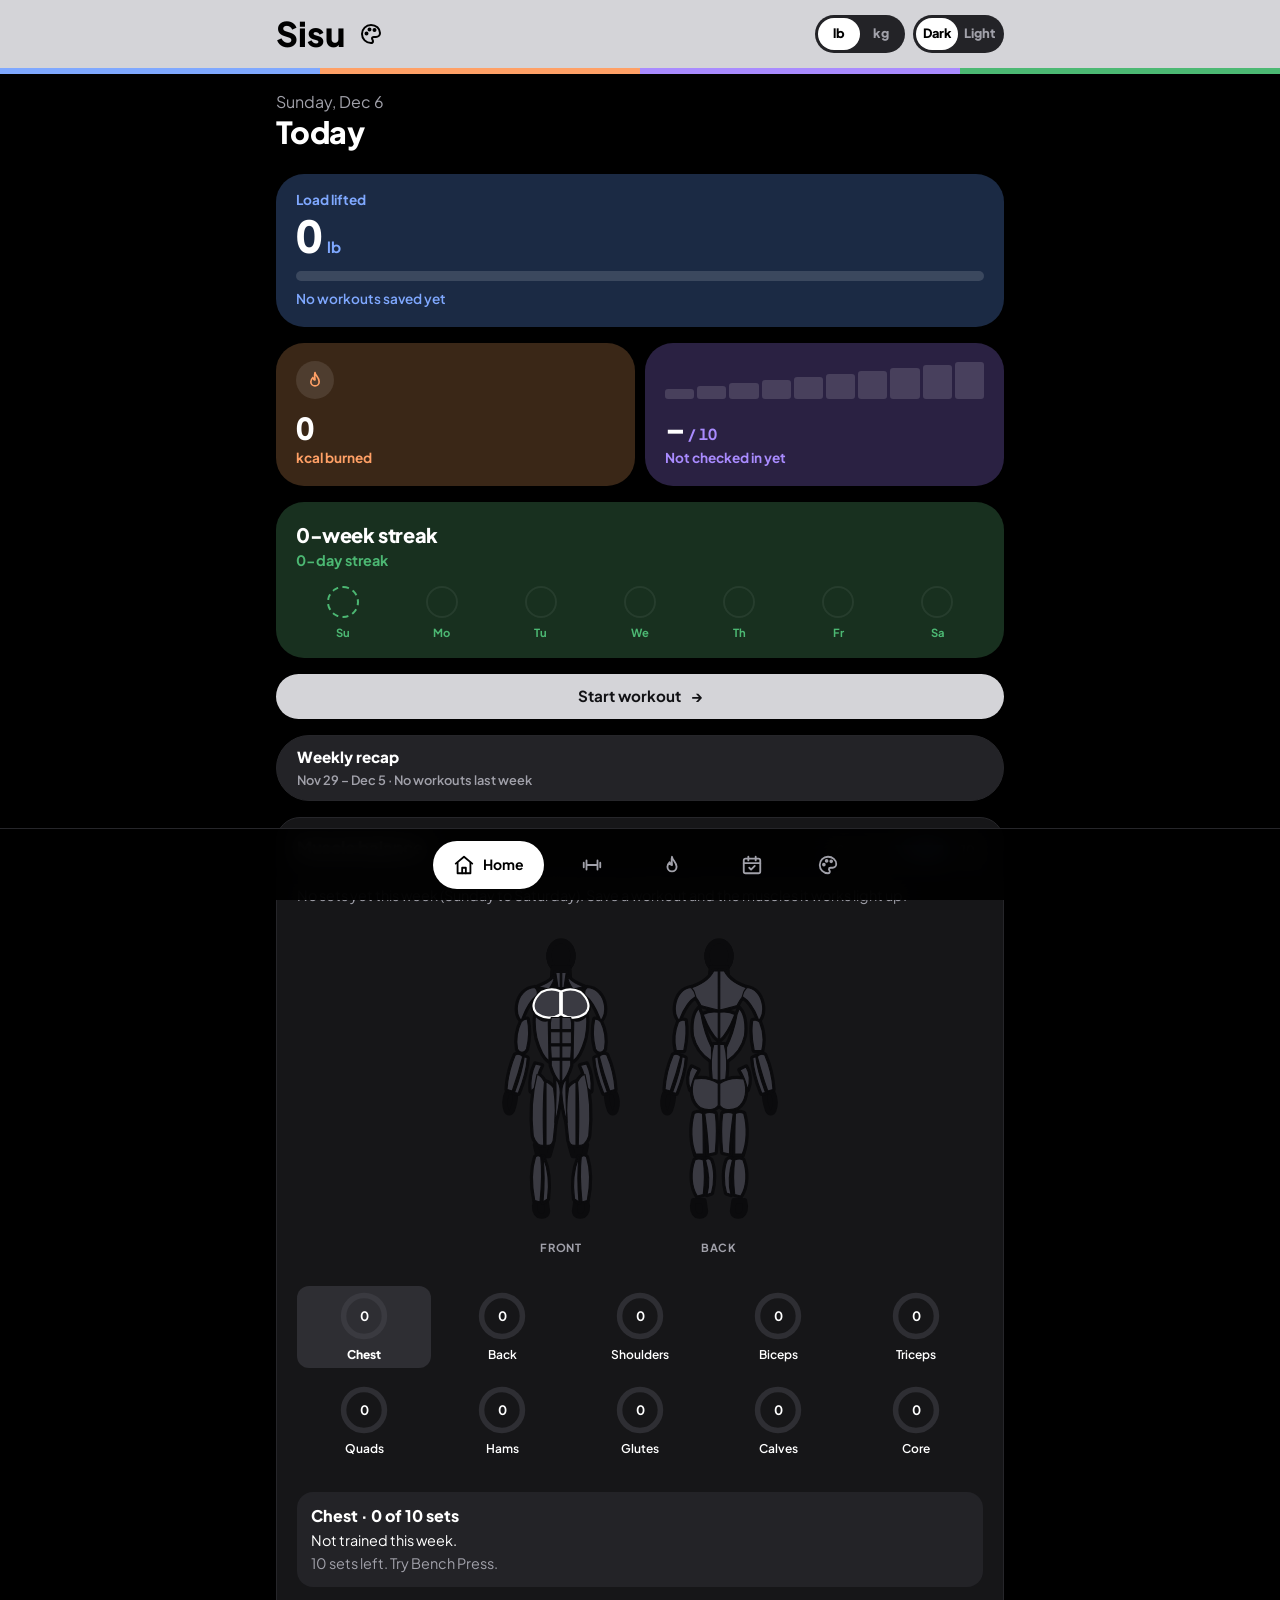
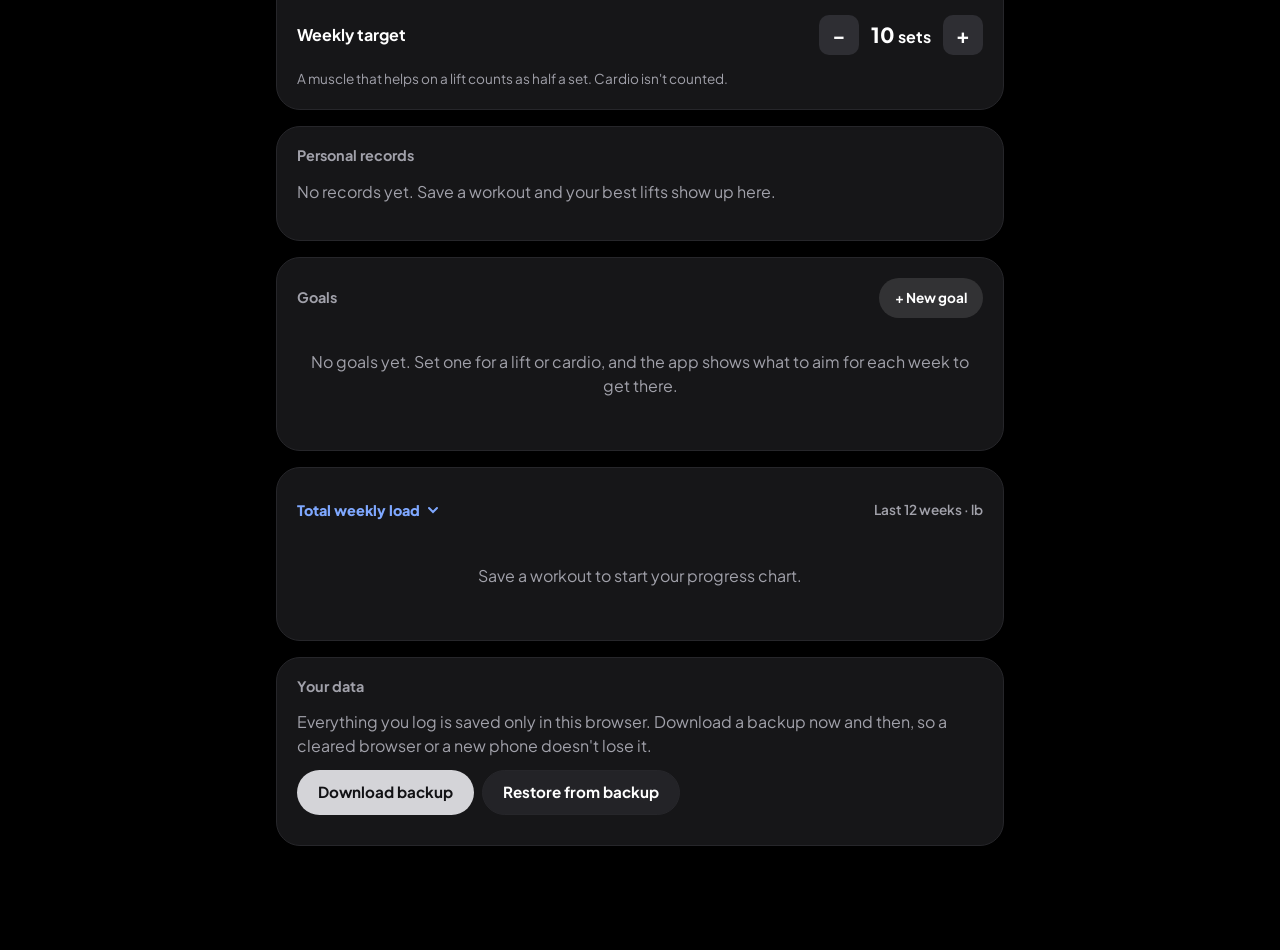
==== index.html @ 775ca15b "Publish app from project commit f62eae4" ====
<!doctype html>
<html lang="en">
  <head>
    <meta charset="utf-8" />
    <meta name="viewport" content="width=device-width, initial-scale=1" />
    <title>Sisu</title>
    <link rel="stylesheet" href="css/styles.css?v=f62eae4" />
    <script src="js/storage.js?v=f62eae4"></script>
    <script src="js/theme.js?v=f62eae4"></script>
    <script src="js/colorMenu.js?v=f62eae4"></script>
    <script src="js/headerColor.js?v=f62eae4"></script>
    <script src="js/tileColors.js?v=f62eae4"></script>
    <script src="js/tabBarColor.js?v=f62eae4"></script>
    <script src="js/pageWipe.js?v=f62eae4"></script>
  </head>
  <body>
    <nav class="tab-bar" aria-label="Main">
      <a href="index.html" aria-current="page">Home</a>
      <a href="workouts.html">Workouts</a>
      <a href="calories.html">Calories</a>
      <a href="streak.html">Streak</a>
    </nav>
    <header class="site-header">
      <a href="index.html" class="brand">Sisu</a>
    </header>

    <main>
      <section class="page-intro home-intro">
        <p id="today-date"></p>
        <h1>Today</h1>
      </section>

      <a class="tile tile-load resume-workout" id="resume-workout" href="workouts.html#draft-heading" hidden>
        <span class="resume-text">
          <span class="tile-title">Workout in progress</span>
          <span class="tile-label" id="resume-detail"></span>
        </span>
        <span class="resume-action">Resume <span aria-hidden="true">→</span></span>
      </a>

      <section class="tile tile-load" aria-labelledby="load-heading">
        <div class="tile-top">
          <div>
            <h2 class="tile-label" id="load-heading">Load lifted</h2>
            <p class="tile-number"><span id="load-today">0</span> <span class="tile-unit" id="load-unit">lb</span></p>
          </div>
          <div class="sparkline" id="load-sparkline"></div>
        </div>
        <div class="tile-bar"><div class="tile-bar-fill" id="load-bar"></div></div>
        <p class="tile-caption" id="load-caption"></p>
      </section>

      <div class="tile-pair">
        <a class="tile tile-calories" href="calories.html">
          <span class="tile-icon" aria-hidden="true">
            <svg viewBox="0 0 24 24" fill="none" stroke="currentColor" stroke-width="2" stroke-linecap="round" stroke-linejoin="round"><path d="M12 3c.5 4 5 6 5 11a5 5 0 0 1-10 0c0-2.5 1.5-4 2.5-5 .5 2 1.5 3 2.5 3 0-3-1-6 0-9Z" /></svg>
          </span>
          <span>
            <span class="tile-number tile-number-small" id="calories-today">0</span>
            <span class="tile-label" id="calories-label">kcal burned</span>
          </span>
        </a>
        <a class="tile tile-rpe" href="streak.html">
          <span class="rpe-bars" id="rpe-bars" aria-hidden="true"></span>
          <span>
            <span class="tile-number tile-number-small"><span id="rpe-today">–</span><span class="tile-unit"> / 10</span></span>
            <span class="tile-label" id="rpe-label">How hard it felt</span>
          </span>
        </a>
      </div>

      <a class="tile tile-streak" href="streak.html">
        <span class="tile-top">
          <span>
            <span class="tile-title" id="streak-heading"><span id="streak-count">0</span>-week streak</span>
            <span class="day-streak-note"><span id="day-streak-count">0</span>-day streak</span>
          </span>
          <span class="tile-label" id="streak-best"></span>
        </span>
        <span class="week-dots" id="week-dots" aria-hidden="true"></span>
        <span class="visually-hidden" id="week-summary"></span>
      </a>

      <a class="button start-workout" id="start-workout" href="workouts.html">Start workout <span aria-hidden="true">→</span></a>

      <button type="button" class="button-secondary recap-open" id="recap-open"></button>

      <section class="card balance-card" id="muscle-balance" aria-labelledby="balance-heading"></section>

      <section class="card records-card" id="records" aria-labelledby="records-heading"></section>

      <section class="card goals-card" id="goals" aria-labelledby="goals-heading"></section>

      <section class="card progress-card" aria-labelledby="progress-heading">
        <div class="card-header progress-header">
          <h2 id="progress-heading">
            <span class="visually-hidden">Progress: </span>
            <button type="button" class="title-menu-trigger" id="progress-metric" aria-haspopup="menu" aria-expanded="false" aria-controls="progress-metric-menu">
              <span id="progress-metric-name"></span>
              <svg class="title-menu-chevron" width="14" height="14" viewBox="0 0 14 14" aria-hidden="true"><path d="M3 5l4 4 4-4" fill="none" stroke="currentColor" stroke-width="2" stroke-linecap="round" /></svg>
            </button>
          </h2>
          <span class="muted progress-range" id="progress-range"></span>
        </div>
        <div class="title-menu" id="progress-metric-menu" role="menu" aria-label="Show on the chart" hidden></div>
        <p class="progress-summary" id="progress-summary"></p>
        <div id="progress-chart"></div>
        <table class="visually-hidden" id="progress-table"></table>
      </section>

      <section class="card" aria-labelledby="backup-heading">
        <h2 id="backup-heading">Your data</h2>
        <p class="muted backup-intro">Everything you log is saved only in this browser. Download a backup now and then, so a cleared browser or a new phone doesn't lose it.</p>
        <div class="button-row">
          <button type="button" class="button" id="backup-download">Download backup</button>
          <label class="button-secondary file-button">
            Restore from backup
            <input type="file" id="backup-file" accept=".json,application/json" class="visually-hidden" />
          </label>
        </div>
        <p class="note" id="backup-status" aria-live="polite"></p>
      </section>
    </main>

    <script src="js/logic.js?v=f62eae4"></script>
    <script src="js/ui.js?v=f62eae4"></script>
    <script src="js/undo.js?v=f62eae4"></script>
    <script src="js/units.js?v=f62eae4"></script>
    <script src="js/lineChart.js?v=f62eae4"></script>
    <script src="js/home.js?v=f62eae4"></script>
    <script src="js/exerciseDatabase.js?v=f62eae4"></script>
    <script src="js/exercises.js?v=f62eae4"></script>
    <script src="js/muscleMap.js?v=f62eae4"></script>
    <script src="js/muscleBalanceLogic.js?v=f62eae4"></script>
    <script src="js/muscleBalance.js?v=f62eae4"></script>
    <script src="js/exerciseGuide.js?v=f62eae4"></script>
    <script src="js/exerciseHistory.js?v=f62eae4"></script>
    <script src="js/records.js?v=f62eae4"></script>
    <script src="js/weeklyRecap.js?v=f62eae4"></script>
    <script src="js/goalLogic.js?v=f62eae4"></script>
    <script src="js/goals.js?v=f62eae4"></script>
    <script src="js/backup.js?v=f62eae4"></script>
  </body>
</html>
---- css/styles.css ----
/* "Soft" look: a black or light background (the Dark / Light switch), rounded
   cards, and one deep-colored tile per metric (blue load, orange calories,
   purple RPE, green streak), with white text and a brighter shade of the
   tile's color for accents. */

@import url("https://fonts.googleapis.com/css2?family=Plus+Jakarta+Sans:wght@500;600;700;800&display=swap");

/* Colors that are the same in light and dark mode. The four tile colors can be
   changed from the header's color button (js/tileColors.js), which sets the
   "-custom" variables; without them, these hand-picked shades are used. */
:root {
  --load-tile: var(--load-tile-custom, #1b2a44);
  --calories-tile: var(--calories-tile-custom, #3a2717);
  --rpe-tile: var(--rpe-tile-custom, #2a2142);
  --streak-tile: var(--streak-tile-custom, #18301f);
  --water-tile: #0f2e33;
  --done-soft: rgb(76 184 115 / 10%);
  --rpe-low: var(--rpe-tile);
  --rpe-mid: var(--rpe-mid-custom, #5b47a0);
  --rpe-high: var(--rpe-custom, #a98bff);
  --rpe-none: #5a5a63;
  /* Muscle map: main muscles, muscles that also work, other muscles, and the dark body. */
  --muscle-main: #ff4d3d;
  --muscle-also: #f5a0a0;
  --muscle-idle: #8e8e96;
  --muscle-body: #0b0b0d;
  --radius: 24px;
  --tab-bar-height: 72px;
}

/* Dark mode colors. The tab bar, colored tiles and colored buttons listed here
   use them in light mode too, so they look the same in both. */
:root,
:where([data-theme="light"])
  :where(
    .tab-bar,
    .tile,
    .stat[class*="tile-"],
    .warmup-button,
    .set-row.active,
    .set-step.active,
    .set-step.done,
    .rest-countdown,
    .finished-strip,
    .superset-round-done,
    .progress-hint,
    .goal-reached,
    .goal-behind,
    .goal-reasons,
    .goal-pick[aria-checked="true"],
    .goal-picked,
    .goal-preview,
    .rpe-option[aria-pressed="true"],
    .rpe-badge,
    .link-exercise.linked,
    .weight-log,
    .calendar-day.rpe-low,
    .calendar-day.rpe-mid,
    .calendar-day.rpe-high,
    .calendar-day.rpe-none,
    .quiz-open,
    .quiz-result,
    .quiz-answer[aria-pressed="true"]
  ) {
  --bg: #000000;
  --bar-bg: rgb(0 0 0 / 92%);
  --surface: #161618;
  --surface-muted: #232327;
  --surface-raised: #2e2e33;
  --text: #ffffff;
  --text-soft: #d4d4d8;
  --text-muted: #a1a1aa;
  --text-faint: #52525b;
  --border: #26262a;
  --control-border: #3a3a40;
  --load: var(--load-custom, #7fa8ff);
  --calories: var(--calories-custom, #ffa066);
  --rpe: var(--rpe-custom, #a98bff);
  --streak: var(--streak-custom, #4cb873);
  --water: #4fd1e0;
  --weight: #ff8fab;
  --carbs: #2ec4b6;
  --fat: #e879c6;
  --protein: #f7b32b;
  --chart-line: var(--load);
  /* Selected controls are white with black text. */
  --accent: #ffffff;
  --accent-text: #000000;
  --accent-soft: rgb(255 255 255 / 10%);
  /* Main actions (Start workout, Add, Start) are light gray with dark text. */
  --action: #d4d4d8;
  --action-text: #111114;
  --danger: #ff6b6b;
  color-scheme: dark;
}

/* Those elements sit on a light page, so they also need their white text back. */
:where([data-theme="light"])
  :where(
    .tab-bar,
    .stat[class*="tile-"],
    .warmup-button,
    .set-row.active,
    .rest-countdown,
    .finished-strip,
    .superset-round-done,
    .progress-hint,
    .goal-reasons,
    .goal-pick[aria-checked="true"],
    .goal-picked,
    .goal-preview,
    .rpe-option[aria-pressed="true"],
    .calendar-day.rpe-low,
    .calendar-day.rpe-mid,
    .calendar-day.rpe-none,
    .quiz-open,
    .quiz-result,
    .quiz-answer[aria-pressed="true"]
  ) {
  color: var(--text);
}

/* Light mode: light backgrounds and dark text. Colors used as text on the page
   are deeper shades here, so they stay readable on white. Selected controls
   are black with white text, since white ones would vanish. */
:root[data-theme="light"] {
  --bg: #f2f2f7;
  --bar-bg: rgb(242 242 247 / 92%);
  --surface: #ffffff;
  --surface-muted: #e9e9ee;
  --surface-raised: #dcdce2;
  --text: #111114;
  --text-soft: #3a3a40;
  --text-muted: #5f5f68;
  --text-faint: #a8a8b0;
  --border: #dedee3;
  --control-border: #c4c4cc;
  --load: var(--load-custom-light, #2f66d6);
  --calories: var(--calories-custom-light, #c2570f);
  --rpe: var(--rpe-custom-light, #6d45d9);
  --streak: var(--streak-custom-light, #1f8a4c);
  --water: #0b8391;
  --weight: #d03a66;
  --carbs: #0f8a7e;
  --fat: #bf3f99;
  --protein: #a86f00;
  --accent: #111114;
  --accent-text: #ffffff;
  --accent-soft: rgb(0 0 0 / 6%);
  --action: #d2d2d9;
  --danger: #d92d2d;
  color-scheme: light;
}

* {
  box-sizing: border-box;
}

/* Keep hidden elements hidden even when a class gives them a display value. */
[hidden] {
  display: none !important;
}

body {
  margin: 0;
  background: var(--bg);
  color: var(--text);
  font-family: "Plus Jakarta Sans", system-ui, -apple-system, "Segoe UI", Roboto, sans-serif;
  font-size: 16px;
  line-height: 1.5;
  padding-bottom: calc(var(--tab-bar-height) + 24px);
  -webkit-font-smoothing: antialiased;
}

a {
  color: var(--load);
}

h1,
h2,
h3 {
  line-height: 1.2;
  margin: 0 0 8px;
}

h1 {
  font-size: 2rem;
  font-weight: 800;
  letter-spacing: -0.02em;
}

/* Section headings read as small gray labels. */
.card h2 {
  font-size: 0.9rem;
  font-weight: 700;
  color: var(--text-muted);
  margin-bottom: 14px;
}

.visually-hidden {
  position: absolute;
  width: 1px;
  height: 1px;
  overflow: hidden;
  clip-path: inset(50%);
  white-space: nowrap;
}

/* A table ignores width: 1px and grows to fit its longest line, so a hidden
   table kept on one line made Home 564px wide on phones. Let its text wrap. */
table.visually-hidden {
  white-space: normal;
}

/* Header and navigation */

.site-header {
  position: sticky;
  top: 0;
  z-index: 10;
  /* Lines the header's contents up with the 760px-wide page on big screens. */
  padding: 12px max(16px, calc((100% - 760px) / 2 + 16px)) 18px;
  margin-bottom: 16px;
  background: var(--header-bg, #d4d4d8);
  color: var(--header-text, #000000);
}

/* The stripe along the bottom of the header, in the four tile colors. */
.site-header::after {
  content: "";
  position: absolute;
  inset: auto 0 0 0;
  height: 6px;
  background: linear-gradient(
    to right,
    var(--load) 25%,
    var(--calories) 25% 50%,
    var(--rpe) 50% 75%,
    var(--streak) 75%
  );
}

.brand {
  color: inherit;
  font-size: 2.125rem;
  font-weight: 800;
  line-height: 1.1;
  text-decoration: none;
}

.site-header .back-link {
  color: inherit;
}

/* The palette buttons (next to the name, and at the end of the tab bar) and
   the color menus they open (js/colorMenu.js). */

.header-color-toggle,
.tab-bar-color-toggle {
  display: flex;
  align-items: center;
  justify-content: center;
  width: 44px;
  height: 44px;
  padding: 10px;
  border: none;
  border-radius: 50%;
  background: none;
  color: inherit;
  cursor: pointer;
}

.color-menu {
  display: grid;
  gap: 12px;
  padding: 16px;
  border: 1px solid var(--control-border);
  border-radius: 20px;
  background: var(--surface);
  color: var(--text);
  box-shadow: 0 12px 32px rgb(0 0 0 / 35%);
}

.header-color-menu {
  position: absolute;
  top: calc(100% + 6px);
  left: max(16px, calc((100% - 760px) / 2 + 16px));
}

/* The tab bar's menu opens upward from its palette button at the right. */
.tab-bar-color-menu {
  position: fixed;
  right: max(16px, calc((100% - 760px) / 2 + 16px));
  bottom: calc(var(--tab-bar-height) + env(safe-area-inset-bottom) + 8px);
  z-index: 11;
}

.color-menu-targets {
  display: flex;
  flex-wrap: wrap;
  gap: 6px;
  max-width: 206px;
}

.color-menu-target {
  display: flex;
  align-items: center;
  gap: 6px;
  min-height: 36px;
  padding: 6px 12px 6px 8px;
  border: 1px solid var(--control-border);
  border-radius: 999px;
  background: var(--surface-muted);
  color: var(--text);
  font: inherit;
  font-size: 0.85rem;
  font-weight: 700;
  cursor: pointer;
}

.color-menu-target[aria-pressed="true"] {
  border-color: var(--accent);
  background: var(--accent);
  color: var(--accent-text);
}

.color-menu-dot {
  width: 14px;
  height: 14px;
  border: 1px solid var(--control-border);
  border-radius: 50%;
}

.color-menu-title {
  margin: 0;
  font-size: 0.9rem;
  font-weight: 700;
}

.color-menu-swatches {
  display: grid;
  grid-template-columns: repeat(4, 44px);
  /* Room under each row for the "Default" label. */
  gap: 26px 10px;
}

.color-menu-swatch-cell {
  position: relative;
}

.color-menu-default {
  position: absolute;
  top: calc(100% + 8px);
  left: 50%;
  transform: translateX(-50%);
  font-size: 0.7rem;
  font-weight: 700;
  line-height: 1;
  color: var(--text-muted);
  white-space: nowrap;
}

.color-menu-swatch {
  width: 44px;
  height: 44px;
  padding: 0;
  border: 1px solid var(--control-border);
  border-radius: 50%;
  cursor: pointer;
}

.color-menu-swatch[aria-pressed="true"] {
  outline: 3px solid var(--text);
  outline-offset: 2px;
}

.color-menu-custom {
  display: flex;
  align-items: center;
  justify-content: space-between;
  min-height: 44px;
  font-size: 0.9rem;
  font-weight: 700;
  cursor: pointer;
}

.color-menu-reset {
  width: 100%;
}

.color-menu-input {
  width: 72px;
  height: 40px;
  padding: 2px;
  border: 1px solid var(--control-border);
  border-radius: 10px;
  background: var(--surface-muted);
  cursor: pointer;
}

/* Bottom tab bar, like a phone app: the current page is a white pill with
   its icon and name; the other pages show just their icon (the name stays
   for screen readers). It stays at the bottom on wide screens too. */

.tab-bar {
  position: fixed;
  inset: auto 0 0 0;
  height: calc(var(--tab-bar-height) + env(safe-area-inset-bottom));
  padding: 0 18px env(safe-area-inset-bottom);
  display: flex;
  align-items: center;
  justify-content: space-between;
  /* A color picked from the header's color button replaces the see-through black. */
  background: var(--tab-bar-bg-custom, var(--bar-bg));
  backdrop-filter: blur(12px);
  border-top: 1px solid var(--border);
  z-index: 10;
}

/* The tab bar's palette button: a little smaller than the tabs, in the icon color. */
.tab-bar-color-toggle {
  flex-shrink: 0;
  width: 40px;
  height: 40px;
  padding: 9px;
  color: var(--tab-bar-icon-custom, var(--text-muted));
}

@media (min-width: 720px) {
  .tab-bar {
    justify-content: center;
    gap: 24px;
  }
}

.tab-bar a {
  display: flex;
  align-items: center;
  justify-content: center;
  gap: 8px;
  min-width: 56px;
  height: 48px;
  padding: 0 4px;
  border-radius: 24px;
  color: var(--tab-bar-icon-custom, var(--text-muted));
  font-size: 0;
  font-weight: 700;
  text-decoration: none;
}

/* Each tab's icon is an outline drawing used as a mask, so it takes the
   link's text color. */
.tab-bar a::before {
  content: "";
  flex-shrink: 0;
  width: 22px;
  height: 22px;
  background: currentColor;
  mask: var(--tab-icon) center / contain no-repeat;
}

.tab-bar a[href="index.html"] {
  --tab-icon: url("data:image/svg+xml,<svg xmlns='http://www.w3.org/2000/svg' viewBox='0 0 24 24' fill='none' stroke='black' stroke-width='2' stroke-linecap='round' stroke-linejoin='round'><path d='M3 10.5 12 3l9 7.5'/><path d='M5 9.5V21h14V9.5'/><path d='M10 21v-6h4v6'/></svg>");
}

.tab-bar a[href="workouts.html"] {
  --tab-icon: url("data:image/svg+xml,<svg xmlns='http://www.w3.org/2000/svg' viewBox='0 0 24 24' fill='none' stroke='black' stroke-width='2' stroke-linecap='round' stroke-linejoin='round'><path d='M6 7v10M3 9.5v5M18 7v10M21 9.5v5M6 12h12'/></svg>");
}

.tab-bar a[href="calories.html"] {
  --tab-icon: url("data:image/svg+xml,<svg xmlns='http://www.w3.org/2000/svg' viewBox='0 0 24 24' fill='none' stroke='black' stroke-width='2' stroke-linecap='round' stroke-linejoin='round'><path d='M12 3c.5 4 5 6 5 11a5 5 0 0 1-10 0c0-2.5 1.5-4 2.5-5 .5 2 1.5 3 2.5 3 0-3-1-6 0-9Z'/></svg>");
}

.tab-bar a[href="streak.html"] {
  --tab-icon: url("data:image/svg+xml,<svg xmlns='http://www.w3.org/2000/svg' viewBox='0 0 24 24' fill='none' stroke='black' stroke-width='2' stroke-linecap='round' stroke-linejoin='round'><rect x='3' y='5' width='18' height='16' rx='2'/><path d='M3 10h18M8 3v4M16 3v4'/><path d='m9 15 2 2 4-4'/></svg>");
}

.tab-bar a[aria-current="page"] {
  padding: 0 20px;
  color: var(--tab-bar-pill-text-custom, var(--accent-text));
  background: var(--tab-bar-pill-custom, var(--accent));
  font-size: 0.875rem;
}

@media (min-width: 720px) {
  body {
    padding-bottom: calc(var(--tab-bar-height) + 32px);
  }
}

/* lb / kg switch in the header */

.site-header {
  display: flex;
  flex-wrap: wrap;
  align-items: center;
  column-gap: 4px;
  row-gap: 6px;
}

.header-switches {
  display: flex;
  gap: 8px;
  margin-left: auto;
}

.header-switch {
  display: flex;
  padding: 3px;
  border-radius: 999px;
  background: var(--surface-muted);
}

.header-switch button {
  min-width: 42px;
  min-height: 32px;
  border: none;
  border-radius: 999px;
  background: none;
  color: var(--text-muted);
  font: inherit;
  font-size: 0.8rem;
  font-weight: 800;
  cursor: pointer;
}

.header-switch button[aria-checked="true"] {
  background: var(--accent);
  color: var(--accent-text);
}

/* Layout */

main {
  max-width: 760px;
  margin: 0 auto;
  padding: 0 16px;
  display: grid;
  gap: 16px;
}

.page-intro p {
  margin: 0;
  color: var(--text-muted);
}

.card {
  background: var(--surface);
  border: 1px solid var(--border);
  border-radius: var(--radius);
  padding: 20px;
}

.card-header {
  display: flex;
  align-items: baseline;
  justify-content: space-between;
  gap: 8px;
  flex-wrap: wrap;
  margin-bottom: 12px;
}

.card-header h2 {
  margin: 0;
}

.muted {
  color: var(--text-muted);
}

.note {
  font-size: 0.85rem;
  color: var(--text-muted);
  margin: 10px 0 0;
}

/* Stats */

.stat-grid {
  display: grid;
  grid-template-columns: repeat(2, 1fr);
  gap: 12px;
}

.stat {
  background: var(--surface-muted);
  border-radius: 20px;
  padding: 16px;
}

/* Colored tiles: each metric gets a deep shade of its color, with the label
   in a brighter shade of the same color. */

.tile-load {
  --tile: var(--load-tile);
  --tile-accent: var(--load);
}

.tile-calories {
  --tile: var(--calories-tile);
  --tile-accent: var(--calories);
}

.tile-rpe {
  --tile: var(--rpe-tile);
  --tile-accent: var(--rpe);
}

.tile-streak {
  --tile: var(--streak-tile);
  --tile-accent: var(--streak);
}

.tile-water {
  --tile: var(--water-tile);
  --tile-accent: var(--water);
}

.stat[class*="tile-"] {
  background: var(--tile);
}

.stat[class*="tile-"] .stat-label {
  color: var(--tile-accent);
}

/* Home page tiles: rounded blocks in a deep shade of the metric's color. */

.tile {
  display: flex;
  flex-direction: column;
  gap: 14px;
  padding: 18px 20px;
  border-radius: 28px;
  background: var(--tile);
  color: var(--text);
  text-decoration: none;
}

a.tile:focus-visible {
  outline: 2px solid var(--tile-accent);
  outline-offset: 2px;
}

.tile-top {
  display: flex;
  align-items: flex-start;
  justify-content: space-between;
  gap: 12px;
}

.tile-label {
  display: block;
  margin: 0;
  font-size: 0.85rem;
  font-weight: 700;
  color: var(--tile-accent);
}

.tile-number {
  display: block;
  margin: 4px 0 0;
  font-size: 2.75rem;
  font-weight: 800;
  line-height: 1;
  letter-spacing: -0.04em;
  font-variant-numeric: tabular-nums;
}

.tile-number-small {
  margin: 0 0 4px;
  font-size: 1.9rem;
  letter-spacing: -0.03em;
}

.tile-unit {
  font-size: 0.95rem;
  font-weight: 700;
  letter-spacing: 0;
  color: var(--tile-accent);
}

.tile-title {
  font-size: 1.25rem;
  font-weight: 800;
  letter-spacing: -0.02em;
}

.tile-caption {
  margin: -6px 0 0;
  font-size: 0.85rem;
  font-weight: 600;
  color: var(--tile-accent);
}

.tile-bar {
  height: 10px;
  border-radius: 5px;
  background: rgb(255 255 255 / 14%);
  overflow: hidden;
}

.tile-bar-fill {
  width: 0;
  height: 100%;
  border-radius: 5px;
  background: var(--tile-accent);
  transition: width 0.4s ease;
}

.sparkline svg {
  display: block;
  width: 96px;
  height: 48px;
}

.sparkline polyline {
  fill: none;
  stroke: var(--tile-accent);
  stroke-width: 2.5;
  stroke-linecap: round;
  stroke-linejoin: round;
}

.sparkline circle {
  fill: var(--tile-accent);
}

.tile-pair {
  display: grid;
  grid-template-columns: repeat(2, minmax(0, 1fr));
  gap: 10px;
}

.tile-icon {
  display: flex;
  align-items: center;
  justify-content: center;
  width: 38px;
  height: 38px;
  border-radius: 50%;
  background: rgb(255 255 255 / 10%);
  color: var(--tile-accent);
}

.tile-icon svg {
  width: 20px;
  height: 20px;
}

.rpe-bars {
  display: flex;
  align-items: flex-end;
  gap: 3px;
  height: 38px;
}

.rpe-bars span {
  flex: 1;
  border-radius: 3px;
  background: rgb(255 255 255 / 14%);
}

.rpe-bars span.filled {
  background: var(--tile-accent);
}

.week-dots {
  display: grid;
  grid-template-columns: repeat(7, minmax(0, 1fr));
  gap: 6px;
}

.week-dot-day {
  display: flex;
  flex-direction: column;
  align-items: center;
  gap: 6px;
  font-size: 0.7rem;
  font-weight: 700;
  color: var(--tile-accent);
}

.week-dot {
  width: 32px;
  height: 32px;
  border-radius: 50%;
  border: 2px solid rgb(255 255 255 / 14%);
}

.week-dot.today {
  border-style: dashed;
  border-color: var(--tile-accent);
}

/* A checked-in day: a green circle with a dark check mark. */
.week-dot.checked {
  border: none;
  background: var(--tile-accent) url("data:image/svg+xml,<svg xmlns='http://www.w3.org/2000/svg' viewBox='0 0 24 24' fill='none' stroke='%230b1a10' stroke-width='3.5' stroke-linecap='round' stroke-linejoin='round'><path d='m5 12 5 5 9-10'/></svg>") center / 14px no-repeat;
}

.week-dot.future {
  opacity: 0.45;
}

/* Weekly streak: the day streak in small text, this week's dots, and the goal. */
.day-streak-note {
  display: block;
  margin: 0;
  font-size: 0.9rem;
  font-weight: 700;
  color: var(--tile-accent);
}

.this-week-top {
  display: flex;
  align-items: baseline;
  justify-content: space-between;
  gap: 12px;
}

.this-week-progress {
  font-weight: 800;
}

.week-hint {
  margin: 0;
  font-size: 0.85rem;
  font-weight: 600;
  color: var(--tile-accent);
}

.week-goal {
  display: flex;
  align-items: center;
  justify-content: space-between;
  gap: 12px;
  padding-top: 12px;
  border-top: 1px solid rgb(255 255 255 / 10%);
}

.week-goal-label {
  font-weight: 800;
}

.goal-stepper {
  display: flex;
  align-items: center;
  gap: 12px;
}

.goal-stepper .icon-square {
  font: inherit;
  font-size: 1.3rem;
  font-weight: 700;
}

.goal-stepper-value {
  font-weight: 700;
}

.goal-stepper-value strong {
  font-size: 1.3rem;
  font-weight: 800;
}

.home-intro h1 {
  font-size: 1.9rem;
}

.start-workout {
  display: flex;
  align-items: center;
  justify-content: center;
  gap: 10px;
  min-height: 58px;
  font-size: 1.05rem;
  text-decoration: none;
}

/* Resume on Home jumps here; leave room for the sticky header above it. */
#draft-heading {
  scroll-margin-top: 100px;
}

/* Home's banner for a workout left unsaved: title and progress, then Resume. */
.resume-workout {
  flex-direction: row;
  align-items: center;
  justify-content: space-between;
}

.resume-workout[hidden],
.start-workout[hidden] {
  display: none;
}

.resume-text {
  display: flex;
  flex-direction: column;
  gap: 2px;
  min-width: 0;
}

.resume-action {
  flex: none;
  padding: 12px 18px;
  border-radius: 999px;
  background: var(--tile-accent);
  color: var(--tile);
  font-weight: 800;
}

.stat-value {
  display: block;
  font-size: 1.75rem;
  font-weight: 800;
  line-height: 1.1;
  font-variant-numeric: tabular-nums;
  letter-spacing: -0.02em;
}

.stat-label {
  display: block;
  margin-top: 4px;
  font-size: 0.8rem;
  font-weight: 700;
  color: var(--text-muted);
}

/* Lists */

.list {
  list-style: none;
  margin: 0;
  padding: 0;
}

.row {
  display: flex;
  align-items: center;
  justify-content: space-between;
  gap: 12px;
  padding: 12px 0;
  border-bottom: 1px solid var(--border);
}

.row:last-child {
  border-bottom: none;
}

.row-title {
  display: block;
  font-weight: 700;
}

.row-meta {
  display: block;
  font-size: 0.85rem;
  color: var(--text-muted);
}

.empty {
  padding: 16px 0;
  color: var(--text-muted);
  text-align: center;
}

.scroll-list {
  max-height: 420px;
  overflow-y: auto;
}

/* Forms and buttons */

.form {
  display: grid;
  gap: 12px;
}

.field {
  display: grid;
  gap: 6px;
  font-size: 0.7rem;
  font-weight: 700;
  color: var(--text-muted);
}

.field-row {
  display: grid;
  grid-template-columns: repeat(auto-fit, minmax(140px, 1fr));
  gap: 12px;
  align-items: start;
}

input,
select,
textarea {
  width: 100%;
  font: inherit;
  font-size: 1rem;
  font-weight: 500;
  letter-spacing: normal;
  text-transform: none;
  color: var(--text);
  background: var(--surface-muted);
  border: 1px solid var(--border);
  border-radius: 10px;
  padding: 10px 12px;
  min-height: 44px;
}

input::placeholder,
textarea::placeholder {
  color: #71717a;
}

input:focus,
select:focus,
textarea:focus {
  outline: 2px solid var(--accent);
  outline-offset: 1px;
}

input[aria-invalid="true"] {
  border-color: var(--danger);
}

.field-error {
  display: block;
  color: var(--danger);
  font-size: 0.85rem;
  font-weight: 500;
  letter-spacing: normal;
  text-transform: none;
}

.button,
.button-secondary {
  font: inherit;
  font-size: 0.95rem;
  font-weight: 700;
  border-radius: 999px;
  padding: 10px 20px;
  min-height: 44px;
  cursor: pointer;
  border: 1px solid transparent;
}

.button {
  background: var(--action);
  color: var(--action-text);
}

.button-secondary {
  background: var(--surface-muted);
  color: var(--text);
  border-color: var(--border);
}

.button:disabled,
.button-secondary:disabled {
  opacity: 0.4;
  cursor: not-allowed;
}

.small {
  padding: 6px 16px;
  min-height: 36px;
  font-size: 0.75rem;
}

.link-button {
  background: none;
  border: none;
  color: var(--danger);
  font: inherit;
  font-size: 0.85rem;
  cursor: pointer;
  padding: 8px;
}

.button-row {
  display: flex;
  gap: 8px;
  flex-wrap: wrap;
  margin-top: 4px;
}

.chips {
  display: flex;
  gap: 8px;
  flex-wrap: wrap;
  margin-bottom: 12px;
}

.chip {
  font: inherit;
  font-size: 0.8rem;
  font-weight: 600;
  padding: 6px 14px;
  border-radius: 999px;
  border: 1px solid var(--border);
  background: var(--surface-muted);
  color: var(--text);
  cursor: pointer;
}

.chip[aria-pressed="true"] {
  background: var(--accent);
  border-color: var(--accent);
  color: var(--accent-text);
}

/* Build Workout page */

.workout-layout {
  display: grid;
  gap: 16px;
}

@media (min-width: 720px) {
  .workout-layout {
    grid-template-columns: 1.15fr 1fr;
    align-items: start;
  }
}

/* Workout status tile: duration, totals, and one segment per set. */
.workout-status {
  margin-bottom: 16px;
}

.workout-status .tile-top {
  align-items: flex-end;
}

.workout-status .tile-number {
  flex-shrink: 0;
  margin: 0;
  white-space: nowrap;
}

.workout-totals {
  margin: 0;
  text-align: right;
}

.set-segments {
  display: grid;
  gap: 4px;
}

.set-segments:empty {
  display: none;
}

.set-segments span {
  height: 8px;
  border-radius: 4px;
  background: rgb(255 255 255 / 14%);
}

.set-segments span.filled {
  background: var(--tile-accent);
}

.exercise-cards {
  display: grid;
  gap: 12px;
  margin: 16px 0;
}

.exercise-cards .empty {
  border: 1px dashed var(--border);
  border-radius: 12px;
  padding: 20px 12px;
}

.exercise-card {
  background: var(--surface-muted);
  border-radius: 20px;
  padding: 14px;
}

/* At phone width each set row needs every pixel for its seven columns, so the
   workout card and exercise cards around it give up some padding. */
@media (max-width: 420px) {
  .workout-layout > .card {
    padding-left: 12px;
    padding-right: 12px;
  }

  .exercise-card {
    padding: 12px 8px;
  }

  .set-row {
    gap: 3px;
    padding: 4px 2px;
  }
}

/* Warm-up is a sand-colored chip, matching the calories tile. */
.warmup-button {
  background: var(--calories-tile);
  border-color: transparent;
  color: #ffc9a0;
}

/* An exercise's note: a button with a yellow dot that opens the note below it. */
.note-button {
  display: block;
  min-height: 36px;
  margin-top: 8px;
  padding: 0 12px;
  border: 0;
  border-radius: 999px;
  background: var(--surface-raised);
  color: var(--text);
  font: inherit;
  font-size: 0.85rem;
  font-weight: 600;
  cursor: pointer;
}

.note-button::before {
  content: "";
  display: inline-block;
  width: 8px;
  height: 8px;
  margin-right: 6px;
  border-radius: 50%;
  background: var(--protein);
}

.exercise-note {
  display: flex;
  align-items: flex-start;
  justify-content: space-between;
  gap: 10px;
  margin-bottom: 10px;
  padding: 10px 12px;
  border-radius: 14px;
  background: var(--surface-raised);
}

.exercise-note p {
  margin: 0;
  overflow-wrap: anywhere;
  white-space: pre-wrap;
}

/* Name and link button, then progress, then actions, then any note button. */
.exercise-card-header {
  display: grid;
  grid-template-columns: minmax(0, 1fr) auto;
  align-items: center;
  column-gap: 8px;
  row-gap: 4px;
  margin-bottom: 8px;
}

.exercise-card-header .exercise-name-line,
.exercise-card-header .note-button,
.exercise-card-header > .row-meta,
.exercise-card-header > .row-actions {
  grid-column: 1 / -1;
}

.exercise-card-header .note-button {
  justify-self: start;
  margin-top: 0;
}

.set-row {
  display: grid;
  /* The weight box gets a bit more room than reps, so 5-character weights
     like 142.9 fit at phone width. */
  grid-template-columns: 26px 44px minmax(0, 1.25fr) minmax(0, 1fr) 36px 24px 46px;
  align-items: center;
  gap: 4px;
  padding: 4px;
  border-radius: 14px;
  transition: background 0.15s;
}

.set-labels {
  text-align: center;
  font-size: 0.65rem;
  font-weight: 700;
  color: var(--text-muted);
  padding-bottom: 0;
}

/* The set number sits in a small rounded square, like the set buttons. */
.set-row:not(.set-labels) .set-number {
  display: flex;
  align-items: center;
  justify-content: center;
  width: 26px;
  height: 26px;
  border-radius: 8px;
  background: var(--surface-raised);
  font-size: 0.75rem;
  font-weight: 800;
  color: var(--text-muted);
}

.set-row.active .set-number {
  background: var(--load);
  color: #0b1424;
}

.set-previous {
  text-align: center;
  font-size: 0.75rem;
  line-height: 1.15;
  font-weight: 600;
  color: var(--text-muted);
  font-variant-numeric: tabular-nums;
}

.set-previous-weight {
  display: block;
  white-space: nowrap;
}

/* "×10 @8" under the weight. Each piece stays whole; @8 drops to its own
   line instead of being cut off when the reps are long. */
.set-previous-detail {
  display: flex;
  flex-wrap: wrap;
  justify-content: center;
  column-gap: 3px;
  font-size: 0.68rem;
  white-space: nowrap;
}

.set-row input {
  background: var(--surface-raised);
  border-color: transparent;
  text-align: center;
  font-weight: 700;
  font-variant-numeric: tabular-nums;
  padding: 8px 2px;
}

/* Last time's RPE, after its reps. */
.set-previous-rpe {
  font-weight: 700;
  color: var(--rpe);
}

/* The RPE box on a set: a button that looks like the number boxes beside it. */
.set-rpe {
  display: flex;
  align-items: center;
  justify-content: center;
  width: 100%;
  height: 40px;
  padding: 0;
  border: 1.5px solid var(--rpe);
  border-radius: 10px;
  background: var(--surface-raised);
  color: var(--text);
  font: inherit;
  font-weight: 800;
  font-variant-numeric: tabular-nums;
  cursor: pointer;
}

.set-rpe.empty {
  border-color: transparent;
  color: var(--text-muted);
  font-weight: 600;
}

/* Start -> End -> ✓ button: a rounded square that fills in as the set goes on. */
.set-step {
  width: 46px;
  height: 44px;
  padding: 0;
  border-radius: 10px;
  border: 2px solid var(--control-border);
  background: transparent;
  color: var(--text);
  font: inherit;
  font-size: 0.72rem;
  font-weight: 800;
  cursor: pointer;
  transition: background 0.15s, color 0.15s;
}

.set-step.ready {
  background: var(--action);
  border-color: var(--action);
  color: var(--action-text);
}

.set-step.active {
  background: var(--load);
  border-color: var(--load);
  color: #0b1424;
  animation: pulse 1.4s ease-in-out infinite;
}

.set-step.done {
  background: var(--streak);
  border-color: var(--streak);
  color: #0b1a10;
  font-size: 1.1rem;
}

.set-row.active {
  background: var(--load-tile);
}

@keyframes pulse {
  50% {
    box-shadow: 0 0 0 5px rgb(127 168 255 / 25%);
  }
}

@media (prefers-reduced-motion: reduce) {
  .set-step.active {
    animation: none;
  }
}

.set-remove {
  width: 32px;
  height: 32px;
  border: none;
  background: none;
  color: var(--text-muted);
  font-size: 1.2rem;
  cursor: pointer;
  border-radius: 50%;
}

.set-remove:hover:not(:disabled) {
  color: var(--danger);
}

.set-remove:disabled {
  opacity: 0.25;
  cursor: not-allowed;
}

.set-buttons {
  display: grid;
  grid-template-columns: 1fr 1fr;
  gap: 8px;
}

.add-set:disabled {
  opacity: 0.35;
  cursor: not-allowed;
}

.add-set {
  width: 100%;
  margin-top: 8px;
  padding: 10px;
  min-height: 40px;
  border: none;
  border-radius: 999px;
  background: var(--surface-raised);
  color: var(--text);
  font: inherit;
  font-size: 0.8rem;
  font-weight: 800;
  cursor: pointer;
}

.filter-menu {
  display: grid;
  gap: 6px;
  margin: 12px 0 4px;
}

.filter-label {
  margin: 0;
  font-size: 0.7rem;
  font-weight: 700;
  color: var(--text-muted);
}

/* One scrollable row of chips instead of several wrapped rows. */
.chip-scroll {
  flex-wrap: nowrap;
  overflow-x: auto;
  margin: 0 -18px 6px;
  padding: 2px 18px 6px;
  scrollbar-width: none;
}

.chip-scroll::-webkit-scrollbar {
  display: none;
}

.chip-scroll .chip {
  flex-shrink: 0;
}

.result-count {
  margin: 4px 0 0;
  font-size: 0.8rem;
  color: var(--text-muted);
}

.routine-list {
  display: grid;
  gap: 8px;
}

.routine {
  display: flex;
  align-items: center;
  gap: 4px;
  padding-right: 8px;
  border-radius: 12px;
  background: var(--surface-muted);
}

.routine-start {
  flex: 1;
  display: grid;
  gap: 2px;
  padding: 12px 14px;
  border: none;
  background: none;
  color: inherit;
  font: inherit;
  text-align: left;
  cursor: pointer;
  border-radius: 12px;
}

.routine-start:hover .row-title {
  color: var(--accent);
}

.premade-list {
  display: grid;
  gap: 8px;
}

.premade-program {
  border-radius: 14px;
  background: var(--surface-muted);
}

.premade-program summary {
  display: flex;
  align-items: center;
  gap: 8px;
  min-height: 52px;
  padding: 12px 14px;
  list-style: none;
  cursor: pointer;
}

.premade-program summary::-webkit-details-marker {
  display: none;
}

.premade-name {
  flex: 1;
  font-size: 1rem;
  font-weight: 800;
}

.premade-count {
  font-size: 0.85rem;
  font-weight: 700;
  color: var(--text-muted);
}

/* A chevron that turns down when the program is open. */
.premade-program summary::after {
  content: "›";
  font-size: 1.4rem;
  line-height: 1;
  color: var(--text-muted);
  transition: transform 0.15s;
}

.premade-program[open] summary::after {
  transform: rotate(90deg);
}

.premade-program[open] {
  padding-bottom: 6px;
}

.premade-description {
  margin: 0 14px 10px;
  font-size: 0.85rem;
}

.premade-program .premade-day {
  margin: 8px 8px 0;
  background: var(--surface);
}

.premade-day {
  margin-top: 8px;
  padding: 12px 14px;
  border-radius: 12px;
  background: var(--surface-muted);
}

.premade-day-header {
  display: flex;
  align-items: center;
  justify-content: space-between;
  gap: 8px;
  margin-bottom: 6px;
}

.premade-exercises {
  list-style: none;
  margin: 0;
  padding: 0;
}

.premade-exercises li {
  display: flex;
  justify-content: space-between;
  gap: 12px;
  padding: 5px 0;
  border-top: 1px solid var(--border);
  font-size: 0.9rem;
}

.premade-sets {
  flex-shrink: 0;
  font-weight: 700;
  font-variant-numeric: tabular-nums;
  color: var(--text-muted);
}

.custom-form {
  margin-top: 16px;
  padding-top: 16px;
  border-top: 1px solid var(--border);
}

.custom-form h3 {
  margin: 0;
  font-size: 1rem;
}

.custom-tag {
  display: inline-block;
  margin-left: 6px;
  padding: 0 8px;
  border-radius: 999px;
  background: var(--accent-soft);
  color: var(--accent);
  font-size: 0.7rem;
  font-weight: 700;
  vertical-align: 1px;
}

.row-actions {
  display: flex;
  align-items: center;
  gap: 4px;
  flex-shrink: 0;
}

.empty .button-secondary {
  margin-top: 8px;
}

/* Calories page: food diary */

.page-intro-row {
  display: flex;
  align-items: flex-end;
  justify-content: space-between;
  gap: 12px;
}

.page-intro-row .text-link {
  padding: 8px 0;
}

.section-title {
  font-size: 1.15rem;
  font-weight: 800;
  margin: 8px 4px 0;
}

/* Last 7 days of calories eaten as bars; today is the bright one. */
.week-bars {
  list-style: none;
  margin: 0;
  padding: 0;
  display: grid;
  grid-template-columns: repeat(7, minmax(0, 1fr));
  gap: 8px;
}

.week-bar {
  display: grid;
  grid-template-rows: 70px auto;
  gap: 8px;
  text-align: center;
}

.week-bar-fill {
  align-self: end;
  border-radius: 8px;
  background: var(--calories-tile);
}

.week-bar.today .week-bar-fill {
  background: var(--calories);
}

.week-bar-day {
  font-size: 0.7rem;
  font-weight: 700;
  color: var(--text-muted);
}

.week-bar.today .week-bar-day {
  color: var(--text);
}

.net-card {
  display: grid;
  gap: 12px;
}

.net-top {
  display: flex;
  align-items: baseline;
  justify-content: space-between;
}

.card .net-top h2 {
  margin: 0;
  font-size: 1rem;
  font-weight: 800;
  color: var(--text);
}

.net-amount {
  margin: 0;
  font-size: 1.4rem;
  font-weight: 800;
  font-variant-numeric: tabular-nums;
}

.net-amount .unit {
  font-size: 0.85rem;
}

.net-left {
  margin: -8px 0 0;
  font-size: 0.85rem;
  font-weight: 600;
  color: var(--text-muted);
}

.net-left:empty {
  display: none;
}

/* Today's calories split by macro, as one bar with three colored parts. */
.macro-split {
  display: flex;
  gap: 2px;
  height: 12px;
  border-radius: 6px;
  overflow: hidden;
  background: var(--surface-raised);
}

.carbs-fill {
  background: var(--carbs);
}

.fat-fill {
  background: var(--fat);
}

.protein-fill {
  background: var(--protein);
}

.macro-legend {
  list-style: none;
  margin: 0;
  padding: 0;
  display: grid;
  grid-template-columns: repeat(3, minmax(0, 1fr));
  gap: 8px;
  font-size: 0.9rem;
  font-weight: 800;
  font-variant-numeric: tabular-nums;
}

.macro-legend .macro-label {
  display: block;
  font-size: 0.8rem;
  font-weight: 700;
}

.macro-carbs .macro-label {
  color: var(--carbs);
}

.macro-fat .macro-label {
  color: var(--fat);
}

.macro-protein .macro-label {
  color: var(--protein);
}

.diary {
  display: grid;
  gap: 8px;
}

.meal-list {
  display: grid;
  gap: 8px;
}

.meal-card {
  border: 1px solid var(--border);
  border-radius: 22px;
  background: var(--surface);
}

.meal-top {
  display: flex;
  align-items: center;
  gap: 8px;
  padding-right: 14px;
}

.meal-toggle {
  flex: 1;
  min-width: 0;
  display: flex;
  padding: 14px 4px 14px 18px;
  background: none;
  border: none;
  color: inherit;
  font: inherit;
  text-align: left;
  cursor: pointer;
  border-radius: 22px;
}

.meal-text {
  display: grid;
  gap: 2px;
  min-width: 0;
}

.meal-name {
  font-size: 1rem;
  font-weight: 800;
}

.meal-calories {
  font-weight: 600;
  color: var(--text-muted);
}

.meal-chevron {
  display: inline-block;
  margin-left: 6px;
  color: var(--text-muted);
  transition: transform 0.15s;
}

.meal-toggle[aria-expanded="true"] .meal-chevron {
  transform: rotate(90deg);
}

.meal-foods {
  font-size: 0.85rem;
  font-weight: 600;
  color: var(--text-muted);
  white-space: nowrap;
  overflow: hidden;
  text-overflow: ellipsis;
}

.meal-stats {
  font-size: 0.75rem;
  color: var(--text-muted);
  font-variant-numeric: tabular-nums;
}

.log-button {
  flex-shrink: 0;
  font: inherit;
  font-size: 0.85rem;
  font-weight: 700;
  padding: 0 16px;
  min-height: 40px;
  border-radius: 10px;
  border: none;
  background: var(--surface-raised);
  color: var(--text);
  cursor: pointer;
}

.meal-menu-button {
  flex-shrink: 0;
  width: 44px;
  height: 44px;
  padding: 0;
  border: none;
  border-radius: 10px;
  background: none;
  color: var(--text-muted);
  font: inherit;
  font-size: 1.3rem;
  font-weight: 800;
  cursor: pointer;
}

.meal-menu-button[aria-expanded="true"] {
  background: var(--surface-raised);
  color: var(--text);
}

.meal-menu {
  display: grid;
  margin: 0 14px 14px;
  padding: 6px;
  border-radius: 16px;
  background: var(--surface-raised);
}

.meal-menu button {
  display: grid;
  gap: 2px;
  min-height: 48px;
  min-width: 0;
  padding: 8px 12px;
  align-content: center;
  border: none;
  border-radius: 12px;
  background: none;
  color: var(--text);
  font: inherit;
  font-weight: 700;
  text-align: left;
  cursor: pointer;
  overflow-wrap: anywhere;
}

.meal-menu button:disabled {
  color: var(--text-muted);
  cursor: default;
}

.saved-meal-note {
  margin: 0 0 12px;
  overflow-wrap: anywhere;
}

.saved-meal-list {
  display: grid;
  gap: 8px;
}

.saved-meal {
  display: flex;
  align-items: center;
  gap: 4px;
  padding-right: 6px;
  border-radius: 16px;
  background: var(--surface-muted);
}

.saved-meal-pick {
  flex: 1;
  display: grid;
  gap: 2px;
  min-width: 0;
  min-height: 56px;
  padding: 12px 8px 12px 16px;
  border: none;
  border-radius: 16px;
  background: none;
  color: var(--text);
  font: inherit;
  text-align: left;
  overflow-wrap: anywhere;
  cursor: pointer;
}

.dashed-button {
  min-height: 50px;
  margin-top: 4px;
  border: 1.5px dashed var(--control-border);
  border-radius: 22px;
  background: none;
  color: var(--text);
  font: inherit;
  font-size: 0.95rem;
  font-weight: 700;
  cursor: pointer;
}

.meal-details {
  padding: 0 16px 14px;
  border-top: 1px solid var(--border);
}

.food-row {
  display: flex;
  align-items: center;
  justify-content: space-between;
  gap: 12px;
  padding: 10px 0;
  border-bottom: 1px solid var(--border);
}

.meal-total {
  margin: 10px 0 0;
  font-size: 0.85rem;
  font-weight: 700;
}

/* Add-food sheet */

.sheet {
  width: min(560px, calc(100% - 24px));
  max-height: min(720px, calc(100% - 48px));
  padding: 18px;
  border: 1px solid var(--border);
  border-radius: 20px;
  background: var(--surface);
  color: var(--text);
}

.sheet::backdrop {
  background: rgb(0 0 0 / 65%);
}

.sheet-header {
  display: flex;
  align-items: center;
  justify-content: space-between;
  margin-bottom: 12px;
}

.sheet .sheet-header h2 {
  margin: 0;
  font-size: 1.2rem;
  text-transform: none;
  letter-spacing: 0;
  color: var(--text);
}

.sheet-close {
  width: 40px;
  height: 40px;
  border-radius: 50%;
  border: none;
  background: var(--surface-muted);
  color: var(--text);
  font-size: 1.4rem;
  cursor: pointer;
}

.tabs {
  display: grid;
  grid-auto-flow: column;
  grid-auto-columns: 1fr;
  gap: 4px;
  padding: 4px;
  margin-bottom: 14px;
  border-radius: 999px;
  background: var(--surface-muted);
}

.tab {
  min-height: 38px;
  border: none;
  border-radius: 999px;
  background: none;
  color: var(--text-muted);
  font: inherit;
  font-size: 0.9rem;
  font-weight: 700;
  cursor: pointer;
}

.tab[aria-selected="true"],
.tab[aria-checked="true"] {
  background: var(--surface-raised);
  color: var(--text);
}

.search-row {
  display: flex;
  gap: 8px;
}

.search-row .button {
  min-height: 44px;
}

.search-status {
  min-height: 1.2em;
  margin: 10px 0 4px;
  font-size: 0.85rem;
  color: var(--text-muted);
}

.search-status.error {
  color: var(--danger);
}

.food-results {
  max-height: 360px;
  overflow-y: auto;
}

.food-result {
  display: block;
  width: 100%;
  padding: 10px 4px;
  border: none;
  border-bottom: 1px solid var(--border);
  background: none;
  color: inherit;
  font: inherit;
  text-align: left;
  cursor: pointer;
}

.food-result:hover {
  background: var(--surface-muted);
}

.food-detail {
  display: grid;
  gap: 10px;
}

.food-detail p {
  margin: 0;
}

.back-button {
  justify-self: start;
  padding: 6px 0;
  border: none;
  background: none;
  color: var(--load);
  font: inherit;
  font-weight: 700;
  cursor: pointer;
}

.nutrition-preview {
  display: grid;
  grid-template-columns: repeat(4, 1fr);
  gap: 8px;
  text-align: center;
}

.nutrition-preview div {
  display: grid;
  padding: 10px 4px;
  border-radius: 10px;
  background: var(--surface-muted);
}

.nutrition-preview strong {
  font-size: 1.1rem;
  font-variant-numeric: tabular-nums;
}

.nutrition-preview span {
  font-size: 0.75rem;
  color: var(--text-muted);
}

/* Restaurants tab: pick a chain, then an item from its menu */

#panel-restaurants input[type="search"] {
  width: 100%;
  box-sizing: border-box;
}

.restaurant-row {
  display: flex;
  align-items: center;
  gap: 12px;
}

.restaurant-row .row-text {
  flex: 1;
  min-width: 0;
}

.restaurant-badge {
  display: grid;
  flex-shrink: 0;
  place-items: center;
  width: 42px;
  height: 42px;
  border-radius: 12px;
  font-size: 0.85rem;
  font-weight: 800;
}

.restaurant-calories {
  flex-shrink: 0;
  color: var(--calories);
  font-weight: 700;
  font-variant-numeric: tabular-nums;
}

.restaurant-menu {
  display: grid;
  gap: 8px;
}

.restaurant-heading {
  display: flex;
  align-items: center;
  gap: 12px;
}

.restaurant-heading h3 {
  margin: 0;
  font-size: 1.2rem;
}

.restaurant-note {
  margin: 0;
  font-size: 0.85rem;
  color: var(--text-muted);
}

.menu-categories {
  margin-bottom: 0;
}

.meal-time-switch {
  grid-auto-columns: auto;
  margin-bottom: 0;
}

.meal-time-switch .tab {
  min-height: 34px;
  padding: 0 10px;
  font-size: 0.85rem;
  white-space: nowrap;
}

.restaurant-menu .search-status:empty {
  display: none;
}

/* Dining halls: a grid of stations, then items with a + to log one serving */

.station-heading {
  margin: 4px 0 0;
  font-size: 1rem;
}

.station-grid {
  display: grid;
  grid-template-columns: repeat(2, minmax(0, 1fr));
  gap: 8px;
}

.station-card {
  display: grid;
  align-content: start;
  gap: 4px;
  min-width: 0;
  padding: 14px;
  border: none;
  border-radius: 18px;
  background: var(--surface-muted);
  color: inherit;
  font: inherit;
  text-align: left;
  cursor: pointer;
}

.station-card:hover {
  background: var(--surface-raised);
}

.station-card strong {
  font-size: 0.95rem;
}

.station-count {
  margin-top: 2px;
  font-size: 0.8rem;
  font-weight: 700;
  color: var(--calories);
}

.quick-add-row {
  display: flex;
  align-items: center;
  gap: 8px;
  border-bottom: 1px solid var(--border);
}

.quick-add-row .quick-add-name {
  display: grid;
  flex: 1;
  min-width: 0;
  border-bottom: none;
}

.quick-add-count {
  flex-shrink: 0;
  padding: 2px 8px;
  border-radius: 999px;
  background: var(--calories);
  color: #000;
  font-size: 0.8rem;
  font-weight: 800;
}

.quick-add-button {
  flex-shrink: 0;
  width: 44px;
  height: 44px;
  border: none;
  border-radius: 12px;
  background: var(--surface-raised);
  color: var(--text);
  font: inherit;
  font-size: 1.4rem;
  font-weight: 700;
  cursor: pointer;
}

.quick-add-button:active {
  background: var(--accent);
  color: var(--accent-text);
}

.quick-added {
  position: sticky;
  bottom: 0;
  display: flex;
  align-items: center;
  justify-content: space-between;
  gap: 12px;
  padding: 12px 16px;
  border-radius: 16px;
  background: var(--text);
  color: var(--bg);
  font-weight: 700;
  font-size: 0.9rem;
}

.quick-added-undo {
  flex-shrink: 0;
  min-height: 36px;
  padding: 0 12px;
  border: none;
  border-radius: 10px;
  background: none;
  color: inherit;
  font: inherit;
  font-weight: 800;
  text-decoration: underline;
  cursor: pointer;
}

.restaurant-source {
  margin: 12px 0 0;
  font-size: 0.75rem;
  color: var(--text-muted);
}

/* Nutrition plan page */

.back-link,
.text-link {
  color: var(--load);
  font-size: 0.85rem;
  font-weight: 700;
  text-decoration: none;
}

.card-header .text-link {
  margin-bottom: 14px;
}

.choice-group {
  border: none;
  margin: 0;
  padding: 0;
}

.choice-group legend {
  padding: 0;
  margin-bottom: 6px;
}

.field-hint {
  text-transform: none;
  letter-spacing: normal;
  font-weight: 500;
}

/* The line under the Activity level box describing the chosen level. */
.activity-detail {
  font-size: 0.875rem;
}

.choices {
  display: grid;
  grid-template-columns: 1fr 1fr;
  gap: 8px;
}

.choice {
  display: flex;
  align-items: center;
  gap: 10px;
  min-height: 48px;
  padding: 0 14px;
  border: 1px solid var(--border);
  border-radius: 12px;
  background: var(--surface-muted);
  color: var(--text);
  font-size: 1rem;
  font-weight: 600;
  letter-spacing: normal;
  text-transform: none;
  cursor: pointer;
}

.choice:has(input:checked) {
  border-color: var(--accent);
  background: var(--accent-soft);
}

.choice input {
  width: auto;
  min-height: 0;
  accent-color: var(--accent);
}

.height-inputs {
  display: grid;
  grid-template-columns: 1fr auto 1fr auto;
  align-items: center;
  gap: 6px;
}

.unit {
  color: var(--text-muted);
  text-transform: none;
  letter-spacing: normal;
}

.plan-explanation {
  margin-bottom: 14px;
}

.plan-explanation p {
  margin: 0 0 8px;
}

.plan-headline {
  font-weight: 800;
  color: var(--calories);
}

.goal-inputs {
  display: grid;
  grid-template-columns: repeat(2, 1fr);
  gap: 12px;
}

@media (min-width: 720px) {
  .goal-inputs {
    grid-template-columns: repeat(4, 1fr);
  }
}

.goal-inputs input {
  font-size: 1.25rem;
  font-weight: 800;
  font-variant-numeric: tabular-nums;
}

.macro-check {
  margin: 0;
  font-size: 0.85rem;
  color: var(--text-muted);
}

.macro-check.warning {
  color: var(--protein);
}

/* Streak page */

.rpe-value {
  font-size: 1.5rem;
  font-weight: 800;
  color: var(--rpe);
}

input[type="range"] {
  accent-color: var(--rpe);
  padding: 0;
  background: none;
  border: none;
}

.rpe-scale {
  display: flex;
  justify-content: space-between;
  font-size: 0.8rem;
  color: var(--text-muted);
}

.month-nav {
  display: flex;
  align-items: center;
  justify-content: space-between;
  margin-bottom: 14px;
}

.card .month-nav h2 {
  margin: 0;
  font-size: 1.05rem;
  font-weight: 800;
  color: var(--text);
}

.icon-square {
  display: flex;
  align-items: center;
  justify-content: center;
  width: 40px;
  height: 40px;
  padding: 0;
  border: none;
  border-radius: 10px;
  background: var(--surface-raised);
  color: var(--text);
  cursor: pointer;
}

.icon-square svg {
  width: 18px;
  height: 18px;
}

.icon-square:disabled {
  opacity: 0.3;
  cursor: not-allowed;
}

.month-weekdays {
  display: grid;
  grid-template-columns: repeat(7, minmax(0, 1fr));
  gap: 5px;
  margin-bottom: 6px;
  text-align: center;
  font-size: 0.7rem;
  font-weight: 700;
  color: var(--text-muted);
}

.calendar {
  display: grid;
  grid-template-columns: repeat(7, minmax(0, 1fr));
  gap: 5px;
}

.calendar-day {
  aspect-ratio: 1;
  border-radius: 10px;
  background: var(--surface-muted);
  color: var(--text-muted);
  display: flex;
  align-items: center;
  justify-content: center;
  font-size: 0.85rem;
  font-weight: 800;
}

.calendar-day.today {
  outline: 2px solid var(--text);
  outline-offset: 1px;
}

.calendar-day.blank,
.calendar-day.future {
  background: none;
}

.calendar-day.future {
  color: var(--text-faint);
}

.calendar-day.rpe-low {
  background: var(--rpe-low);
  color: var(--text);
}

.calendar-day.rpe-mid {
  background: var(--rpe-mid);
  color: var(--text);
}

.calendar-day.rpe-high {
  background: var(--rpe-high);
  color: var(--rpe-high-text, #150f26);
}

/* A saved workout whose RPE was skipped still counts toward the streak. */
.calendar-day.rpe-none {
  background: var(--rpe-none);
  color: var(--text);
}

/* Today's check-in: the form until you check in, then a summary with Edit. */
.checkin-tile {
  gap: 0;
}

.checkin-top {
  display: flex;
  align-items: baseline;
  justify-content: space-between;
  gap: 12px;
}

.checkin-question {
  font-size: 1.05rem;
  font-weight: 800;
}

.checkin-top .rpe-value {
  font-size: 0.95rem;
}

.checkin-tile .field {
  color: #c4b4e8;
}

.checkin-tile textarea {
  background: rgb(255 255 255 / 8%);
  border-color: transparent;
}

.checkin-tile .rpe-scale {
  color: #c4b4e8;
}

.checkin-done {
  display: flex;
  align-items: center;
  gap: 14px;
}

.rpe-badge {
  display: flex;
  flex-shrink: 0;
  align-items: center;
  justify-content: center;
  width: 48px;
  height: 48px;
  border-radius: 12px;
  background: var(--rpe);
  color: #150f26;
  font-size: 1.4rem;
  font-weight: 800;
}

.checkin-done-text {
  flex: 1;
  min-width: 0;
}

.checkin-done-title {
  margin: 0;
  font-weight: 800;
}

.checkin-done-note {
  margin: 2px 0 0;
  font-size: 0.85rem;
  font-weight: 600;
  color: #c4b4e8;
  white-space: nowrap;
  overflow: hidden;
  text-overflow: ellipsis;
}

.checkin-done-note:empty {
  display: none;
}

.pill-button {
  flex-shrink: 0;
  min-height: 40px;
  padding: 0 16px;
  border: none;
  border-radius: 999px;
  background: rgb(255 255 255 / 12%);
  color: var(--text);
  font: inherit;
  font-size: 0.85rem;
  font-weight: 700;
  cursor: pointer;
}

.legend {
  display: flex;
  gap: 12px;
  flex-wrap: wrap;
  font-size: 0.8rem;
  color: var(--text-muted);
  margin-top: 10px;
}

.legend span::before {
  content: "";
  display: inline-block;
  width: 12px;
  height: 12px;
  border-radius: 3px;
  margin-right: 4px;
  vertical-align: -1px;
  background: var(--swatch);
}

/* Progress chart */

/* The Progress card's heading is its menu: tap the exercise name to pick
   another exercise or total load (js/home.js). */
.progress-card {
  position: relative;
}

.progress-header {
  align-items: center;
}

.progress-range {
  font-size: 0.85rem;
  font-weight: 600;
}

.title-menu-trigger {
  display: inline-flex;
  align-items: center;
  gap: 6px;
  min-height: 44px;
  padding: 0;
  border: none;
  background: none;
  color: var(--load);
  font: inherit;
  font-weight: 800;
  text-align: left;
  cursor: pointer;
}

.title-menu-chevron {
  flex: none;
  transition: transform 0.15s;
}

.title-menu-trigger[aria-expanded="true"] .title-menu-chevron {
  transform: rotate(180deg);
}

.title-menu {
  position: absolute;
  top: 64px;
  left: 12px;
  right: 12px;
  z-index: 5;
  display: grid;
  gap: 2px;
  max-height: 320px;
  overflow-y: auto;
  padding: 6px;
  border: 1px solid var(--control-border);
  border-radius: 18px;
  background: var(--surface-raised);
  box-shadow: 0 12px 32px rgb(0 0 0 / 35%);
}

.title-menu-item {
  display: flex;
  align-items: center;
  justify-content: space-between;
  gap: 12px;
  min-height: 46px;
  padding: 12px;
  border: none;
  border-radius: 12px;
  background: none;
  color: var(--text);
  font: inherit;
  font-weight: 600;
  text-align: left;
  cursor: pointer;
}

.title-menu-item:hover,
.title-menu-item:focus-visible {
  background: var(--surface-muted);
}

.title-menu-item[aria-checked="true"] {
  color: var(--load);
}

.title-menu-meta {
  color: var(--text-muted);
  font-weight: 500;
  font-size: 0.85rem;
  font-variant-numeric: tabular-nums;
}

.title-menu-check {
  visibility: hidden;
  font-weight: 800;
}

.title-menu-item[aria-checked="true"] .title-menu-check {
  visibility: visible;
}

/* A form field's dropdown as a box that opens the same menu (js/selectMenu.js). */
.field-menu {
  position: relative;
  display: block;
}

.field-menu-trigger {
  display: flex;
  align-items: center;
  justify-content: space-between;
  gap: 10px;
  width: 100%;
  min-height: 44px;
  padding: 10px 12px;
  border: 1px solid var(--border);
  border-radius: 10px;
  background: var(--surface-muted);
  color: var(--text);
  font: inherit;
  font-size: 1rem;
  font-weight: 600;
  letter-spacing: normal;
  text-transform: none;
  text-align: left;
  cursor: pointer;
}

.field-menu-trigger:disabled {
  color: var(--text-muted);
  cursor: default;
}

.field-menu-label {
  min-width: 0;
  overflow: hidden;
  text-overflow: ellipsis;
  white-space: nowrap;
}

.field-menu-chevron {
  flex: none;
  color: var(--load);
  transition: transform 0.15s;
}

.field-menu-trigger[aria-expanded="true"] .field-menu-chevron {
  transform: rotate(180deg);
}

.field-menu-list {
  top: calc(100% + 6px);
  left: 0;
  right: auto;
  width: max(100%, 240px);
  max-width: calc(100vw - 32px);
  font-size: 1rem;
  letter-spacing: normal;
  text-transform: none;
  z-index: 30;
}

@media (prefers-reduced-motion: reduce) {
  .title-menu-chevron,
  .field-menu-chevron {
    transition: none;
  }
}

.progress-summary {
  margin: 12px 0 4px;
  font-weight: 700;
}

.chart-wrapper {
  position: relative;
}

.line-chart {
  display: block;
  width: 100%;
  height: auto;
  touch-action: pan-y;
}

.chart-grid {
  stroke: var(--surface-raised);
  stroke-width: 1;
}

.chart-axis {
  fill: var(--text-muted);
  font-size: 12px;
}

.chart-line {
  fill: none;
  stroke: var(--chart-line);
  stroke-width: 2;
  stroke-linejoin: round;
  stroke-linecap: round;
}

.chart-dot {
  fill: var(--chart-line);
  stroke: var(--surface);
  stroke-width: 2;
}

.chart-end-label {
  fill: var(--text);
  font-size: 13px;
  font-weight: 700;
}

.chart-crosshair {
  stroke: var(--text-muted);
  stroke-width: 1;
}

.chart-tooltip {
  position: absolute;
  top: 0;
  transform: translateX(-50%);
  display: grid;
  padding: 6px 10px;
  border-radius: 8px;
  border: 1px solid var(--border);
  background: var(--surface-raised);
  font-size: 0.8rem;
  text-align: center;
  white-space: nowrap;
  pointer-events: none;
}

/* Backup */

.backup-intro {
  margin: 0 0 12px;
}

.file-button {
  display: inline-flex;
  align-items: center;
}

.file-button:focus-within {
  outline: 2px solid var(--accent);
  outline-offset: 2px;
}

/* Plate calculator */

.set-plates {
  width: 24px;
  height: 36px;
  padding: 0;
  border: none;
  border-radius: 8px;
  background: none;
  color: var(--text-muted);
  cursor: pointer;
}

.set-plates svg {
  width: 22px;
  height: 22px;
  fill: currentcolor;
  stroke: currentcolor;
  stroke-width: 2;
}

.set-plates:hover,
.set-plates:focus-visible {
  color: var(--accent);
  background: var(--accent-soft);
}

.bar-tabs {
  grid-template-columns: repeat(3, 1fr);
}

.plate-drawing {
  margin: 14px 0 6px;
  padding: 8px 0;
  border-radius: 12px;
  background: var(--surface-muted);
}

.plate-svg {
  display: block;
  width: 100%;
  height: auto;
}

.bar-sleeve,
.bar-shaft,
.bar-frame,
.bar-handle {
  fill: none;
  stroke: #9aa3ae;
  stroke-linecap: round;
  stroke-linejoin: round;
}

.bar-sleeve {
  stroke-width: 9;
}

.bar-shaft,
.bar-frame {
  stroke-width: 5;
}

.bar-handle {
  stroke-width: 6;
}

.bar-collar {
  fill: #c6ccd4;
}

.plate {
  fill: var(--plate-color);
  stroke: var(--surface-muted);
  stroke-width: 1;
}







.plate-key {
  display: flex;
  flex-wrap: wrap;
  gap: 6px 14px;
  margin: 0;
  padding: 0;
  list-style: none;
  font-size: 0.85rem;
  color: var(--text-muted);
}

.plate-key li {
  display: flex;
  align-items: center;
  gap: 6px;
}

.plate-swatch {
  width: 10px;
  height: 18px;
  border-radius: 2px;
}


/* Plate colors: one variable per plate, used as the SVG fill and the key's swatch.
   Kilogram plates follow competition colors (25 red, 20 blue, 15 yellow, 10 green, 5 white). */
.plate-lb-45 {
  --plate-color: var(--load);
}

.plate-lb-35 {
  --plate-color: var(--protein);
}

.plate-lb-25 {
  --plate-color: var(--calories);
}

.plate-lb-10 {
  --plate-color: #e6e9ee;
}

.plate-lb-5 {
  --plate-color: var(--danger);
}

.plate-lb-2-5 {
  --plate-color: #7b8494;
}

.plate-kg-25 {
  --plate-color: var(--danger);
}

.plate-kg-20 {
  --plate-color: var(--load);
}

.plate-kg-15 {
  --plate-color: var(--protein);
}

.plate-kg-10 {
  --plate-color: var(--calories);
}

.plate-kg-5 {
  --plate-color: #e6e9ee;
}

.plate-kg-2-5 {
  --plate-color: #7b8494;
}

.plate-kg-1-25 {
  --plate-color: #b8c0ca;
}

.plate-swatch {
  background: var(--plate-color);
}

.warmup {
  margin-top: 16px;
  padding-top: 14px;
  border-top: 1px solid var(--border);
}

.warmup h3 {
  margin: 0;
  font-size: 1rem;
}

.warmup-intro {
  margin: 2px 0 8px;
  font-size: 0.8rem;
}

.warmup-list {
  list-style: none;
  margin: 0;
  padding: 0;
}

.warmup-step {
  display: flex;
  align-items: center;
  justify-content: space-between;
  gap: 12px;
  padding: 8px 6px;
  border-radius: 10px;
}

.warmup-step.done {
  background: var(--done-soft);
}

.plate-summary {
  margin: 8px 0 0;
  font-size: 1.05rem;
  font-weight: 700;
}

/* Workout history editor */

.saved-hint {
  margin: -6px 0 6px;
  font-size: 0.85rem;
}

.saved-workout-open {
  flex: 1;
  display: grid;
  gap: 2px;
  min-width: 0;
  padding: 4px 0;
  border: none;
  background: none;
  color: inherit;
  font: inherit;
  text-align: left;
  cursor: pointer;
}

.saved-workout-open:hover .row-title,
.saved-workout-open:focus-visible .row-title {
  color: var(--accent);
}

.editor-meta {
  margin: -4px 0 4px;
  font-size: 0.85rem;
}

.editor-summary {
  margin: 0 0 4px;
  font-weight: 700;
}

.editor-exercises {
  margin: 12px 0;
}

.history-set-row {
  display: grid;
  grid-template-columns: 22px minmax(0, 1fr) minmax(0, 1fr) 44px 32px;
  align-items: center;
  gap: 8px;
  padding: 4px;
}

.history-set-row input {
  background: var(--surface);
  text-align: center;
  font-weight: 700;
  font-variant-numeric: tabular-nums;
  padding: 8px 4px;
}

.editor-delete {
  display: block;
  margin: 4px auto 8px;
}

.sheet-footer {
  position: sticky;
  bottom: -18px;
  margin: 0 -18px -18px;
  padding: 12px 18px 18px;
  border-top: 1px solid var(--border);
  background: var(--surface);
}

.sheet-footer .field-error:empty {
  display: none;
}

/* "Are you sure?" sheet */

.ask-sheet {
  width: min(400px, calc(100% - 32px));
}

.ask-message {
  margin: 0 0 18px;
  font-size: 1.05rem;
  font-weight: 600;
  line-height: 1.45;
}

.ask-buttons {
  justify-content: flex-end;
}

.button.danger {
  background: var(--danger);
  color: #fff;
}

/* End-of-workout note sheet: one exercise at a time. */
.sheet.note-sheet h2 {
  margin: 0;
  font-size: 1.2rem;
  letter-spacing: 0;
  text-transform: none;
  color: var(--text);
}

.note-sheet-step {
  margin: 0 0 4px;
  font-size: 0.8rem;
  font-weight: 700;
  color: var(--text-muted);
}

.note-sheet textarea {
  display: block;
  width: 100%;
  min-height: 80px;
  margin: 10px 0 14px;
  box-sizing: border-box;
}

/* End-of-workout RPE sheet: 10 at the top down to 1, each with a description. */

.rpe-sheet {
  width: min(420px, calc(100% - 24px));
}

.sheet.rpe-sheet h2 {
  margin: 0 0 2px;
  font-size: 1.3rem;
  text-transform: none;
  letter-spacing: 0;
  color: var(--text);
}

.rpe-sheet-sub {
  margin: 0 0 14px;
  font-size: 0.85rem;
  color: var(--text-muted);
}

.rpe-options {
  display: grid;
  gap: 4px;
  margin-bottom: 8px;
}

.rpe-option {
  display: flex;
  align-items: center;
  gap: 12px;
  min-height: 48px;
  padding: 4px 12px 4px 4px;
  border: none;
  border-radius: 12px;
  background: transparent;
  color: var(--text);
  font: inherit;
  text-align: left;
  cursor: pointer;
}

.rpe-option-number {
  display: flex;
  flex-shrink: 0;
  align-items: center;
  justify-content: center;
  width: 38px;
  height: 38px;
  border-radius: 10px;
  background: var(--shade);
  color: var(--shade-text);
  font-weight: 800;
}

.rpe-option-words {
  font-weight: 700;
}

.rpe-option-words small {
  display: block;
  font-size: 0.8rem;
  font-weight: 600;
  color: var(--text-muted);
}

.rpe-option[aria-pressed="true"] {
  background: var(--rpe-tile);
  outline: 2px solid var(--rpe);
}

/* Set RPE picker: 6–10 in one row, reps left under each number. */
.set-rpe-choices {
  display: grid;
  grid-template-columns: repeat(5, 1fr);
  gap: 6px;
  margin-bottom: 8px;
}

.set-rpe-choice {
  display: flex;
  flex-direction: column;
  align-items: center;
  gap: 2px;
  min-height: 64px;
  padding: 8px 2px;
  border: 2px solid transparent;
  border-radius: 12px;
  background: var(--surface-raised);
  color: var(--text);
  font: inherit;
  cursor: pointer;
}

.set-rpe-number {
  font-size: 1.35rem;
  font-weight: 800;
}

.set-rpe-choice small {
  font-size: 0.72rem;
  font-weight: 600;
  color: var(--text-muted);
  white-space: nowrap;
}

.set-rpe-choice[aria-pressed="true"] {
  background: var(--rpe-tile);
  border-color: var(--rpe);
}

.rpe-sheet .sheet-footer {
  margin-top: 0;
}

/* Exercise history */

.exercise-name-button {
  padding: 0;
  border: none;
  background: none;
  color: inherit;
  font: inherit;
  font-weight: 700;
  text-align: left;
  text-decoration: underline;
  text-decoration-color: var(--surface-raised);
  text-underline-offset: 3px;
  cursor: pointer;
}

.exercise-name-button:hover,
.exercise-name-button:focus-visible {
  color: var(--accent);
  text-decoration-color: var(--accent);
}

.history-stats {
  margin: 8px 0 4px;
}

.history-heading {
  margin: 18px 0 6px;
  font-size: 0.8rem;
  font-weight: 700;
  color: var(--text-muted);
}

.history-session {
  display: grid;
  gap: 2px;
  padding: 10px 0;
  border-bottom: 1px solid var(--border);
}

.history-session:last-child {
  border-bottom: none;
}

/* Exercise how-to: photos, muscle map and steps at the top of the exercise sheet */

.guide-photos {
  display: grid;
  grid-template-columns: 1fr 1fr;
  gap: 8px;
  margin-bottom: 12px;
}

.guide-photo {
  margin: 0;
}

.guide-photo img,
.guide-photo-missing {
  display: block;
  width: 100%;
  height: auto;
  aspect-ratio: 4 / 3;
  object-fit: cover;
  border-radius: 12px;
  background: var(--surface-muted);
}

.guide-photo-missing {
  display: flex;
  align-items: center;
  justify-content: center;
  padding: 8px;
  text-align: center;
  font-size: 0.8rem;
  color: var(--text-muted);
}

.guide-photo figcaption {
  margin-top: 4px;
  font-size: 0.75rem;
  font-weight: 700;
  color: var(--text-muted);
}

.muscle-card {
  padding: 12px;
  border-radius: 16px;
  background: var(--surface-muted);
}

.muscle-figures {
  display: flex;
  justify-content: center;
  gap: 8px;
}

.muscle-figure {
  flex: 1;
  max-width: 150px;
}

.muscle-figure svg {
  display: block;
  width: 100%;
  height: auto;
}

.muscle-figure-label {
  margin: 4px 0 0;
  text-align: center;
  font-size: 0.7rem;
  font-weight: 700;
  letter-spacing: 0.06em;
  text-transform: uppercase;
  color: var(--text-muted);
}

.muscle-main {
  fill: var(--muscle-main);
  background: var(--muscle-main);
}

.muscle-also {
  fill: var(--muscle-also);
  background: var(--muscle-also);
}

.muscle-idle {
  fill: var(--muscle-idle);
}

/* Each shape drawn dark with a thick outline makes the body; its color shows
   between the muscles as the lines that separate them. */
.muscle-body > * {
  fill: var(--muscle-body);
  stroke: var(--muscle-body);
  stroke-width: 7;
  stroke-linejoin: round;
}

.muscle {
  stroke: var(--muscle-body);
  stroke-width: 1.5;
  stroke-linejoin: round;
}

/* Muscle balance on Home: the body map shaded by sets, and a ring per muscle.
   The figure is dark in both themes, so its shades always use the bright load color. */
.balance-card {
  --balance-color: var(--load-custom, #7fa8ff);
  --balance-none: #3a3a42;
  --balance-dark: #14141a;
}

.balance-legend {
  display: flex;
  align-items: center;
  gap: 2px;
  font-size: 0.8rem;
  color: var(--text-muted);
}

.balance-legend i {
  width: 18px;
  height: 10px;
}

.balance-legend span:first-child {
  margin-right: 4px;
}

.balance-legend span:last-child {
  margin-left: 4px;
}

.balance-legend .balance-legend-range {
  width: 48px;
  background: linear-gradient(
    to right,
    color-mix(in srgb, var(--balance-color) 35%, var(--balance-dark)),
    var(--balance-color)
  );
}

.balance-summary {
  margin: 0 0 14px;
  font-size: 0.9rem;
}

.balance-untrained {
  fill: var(--balance-none);
  background: var(--balance-none);
}

.balance-trained {
  fill: color-mix(in srgb, var(--balance-color) var(--shade), var(--balance-dark));
}

.balance-card .muscle {
  cursor: pointer;
}

.balance-card .muscle.selected {
  stroke: #ffffff;
  stroke-width: 3;
}

/* A white outline disappears into a white card. */
[data-theme="light"] .balance-card .muscle.selected {
  stroke: #ffd166;
}

.balance-rings {
  display: grid;
  grid-template-columns: repeat(5, minmax(0, 1fr));
  gap: 12px 4px;
  margin: 16px 0;
}

.balance-ring {
  min-height: 44px;
  padding: 4px 0;
  border: none;
  border-radius: 12px;
  background: none;
  color: var(--text);
  font: inherit;
  font-size: 0.75rem;
  font-weight: 600;
  text-align: center;
  cursor: pointer;
}

/* "Shoulders" is wider than its ring on the narrowest phones. */
@media (max-width: 350px) {
  .balance-ring {
    font-size: 0.6rem;
    letter-spacing: -0.02em;
  }
}

.balance-ring[aria-pressed="true"] {
  background: var(--surface-raised);
  font-weight: 800;
}

.balance-ring svg {
  display: block;
  width: 100%;
  max-width: 52px;
  margin: 0 auto 4px;
}

.balance-ring circle {
  fill: none;
  stroke: var(--surface-raised);
  stroke-width: 6;
}

.balance-ring[aria-pressed="true"] circle:first-child {
  stroke: var(--control-border);
}

.balance-ring circle.filled {
  stroke: var(--load);
}

.balance-ring text {
  fill: var(--text);
  font-size: 14px;
  font-weight: 700;
  text-anchor: middle;
}

.balance-detail {
  padding: 12px 14px;
  border-radius: 16px;
  background: var(--surface-muted);
}

.balance-detail p {
  margin: 2px 0 0;
  font-size: 0.9rem;
  overflow-wrap: anywhere;
}

.balance-detail .balance-detail-title {
  margin: 0;
  font-size: 1rem;
  font-weight: 800;
}

.balance-target {
  display: flex;
  align-items: center;
  justify-content: space-between;
  gap: 12px;
  margin-top: 14px;
  font-weight: 700;
}

.muscle-names {
  margin-top: 10px;
  font-size: 0.85rem;
  font-weight: 600;
}

.muscle-names p {
  margin: 2px 0;
}

.muscle-swatch {
  display: inline-block;
  width: 10px;
  height: 10px;
  margin-right: 6px;
  border-radius: 3px;
}

.guide-steps {
  margin: 0;
  padding-left: 20px;
  font-size: 0.9rem;
  color: var(--text-soft);
}

.guide-steps li {
  margin-bottom: 6px;
}

.guide-steps .guide-steps-message {
  margin-left: -20px;
  list-style: none;
}

.guide-none {
  margin: 0;
  font-size: 0.9rem;
}

.guide-credit {
  margin-top: 4px;
}

/* Supersets: the link button, and the merged card listed round by round. */
.exercise-name-line {
  display: flex;
  align-items: center;
  gap: 8px;
}

.link-exercise {
  flex: none;
  display: grid;
  place-items: center;
  width: 36px;
  height: 36px;
  border: 0;
  border-radius: 10px;
  background: var(--surface-raised);
  color: var(--text);
  cursor: pointer;
}

.link-exercise svg {
  width: 18px;
  height: 18px;
  fill: none;
  stroke: currentColor;
  stroke-width: 2;
  stroke-linecap: round;
  stroke-linejoin: round;
}

.link-exercise.linked {
  background: var(--rpe);
  color: #150f26;
}

.superset-card {
  outline: 2px solid var(--rpe-tile);
}

/* Moving cards: a grip at the start of each card's name, shown when there are
   two or more cards. While one is held, every card shrinks to its name. */
.drag-handle {
  display: none;
  flex: none;
  place-items: center;
  width: 32px;
  height: 36px;
  margin-left: -6px;
  padding: 0;
  border: 0;
  border-radius: 10px;
  background: transparent;
  color: var(--text-muted);
  cursor: grab;
  touch-action: none;
  -webkit-user-select: none;
  user-select: none;
}

.can-reorder .drag-handle {
  display: grid;
}

.drag-handle svg {
  width: 20px;
  height: 20px;
  fill: currentColor;
}

.can-reorder .superset-title .drag-handle {
  display: inline-grid;
  margin-right: 2px;
  vertical-align: middle;
}

.reorder-only {
  display: none;
}

.exercise-cards.reordering {
  -webkit-user-select: none;
  user-select: none;
}

.exercise-cards.reordering .reorder-only {
  display: inline;
}

.exercise-cards.reordering .exercise-card > :not(.exercise-card-header):not(.superset-title),
.exercise-cards.reordering .exercise-card-header > :not(.exercise-name-line),
.exercise-cards.reordering .link-exercise {
  display: none;
}

.exercise-cards.reordering .exercise-card-header,
.exercise-cards.reordering .superset-title {
  margin: 0;
}

.exercise-card.dragging {
  outline: 2px solid var(--load);
  box-shadow: 0 10px 28px rgba(0, 0, 0, 0.45);
  cursor: grabbing;
}

.superset-title {
  margin: 0 0 8px;
  font-weight: 800;
  color: var(--rpe);
}

.superset-title span {
  font-weight: 600;
  color: var(--text-muted);
}

.superset-member {
  margin-bottom: 8px;
  padding-bottom: 2px;
  border-bottom: 1px solid var(--border);
}

.superset-round {
  margin: 10px 0 2px;
  font-size: 0.78rem;
  font-weight: 700;
  letter-spacing: 0.04em;
  text-transform: uppercase;
  color: var(--text-muted);
}

.superset-round-exercise {
  margin: 6px 0 2px;
  font-size: 0.85rem;
  font-weight: 600;
}

.set-row.next-up {
  outline: 2px solid var(--rpe);
  outline-offset: 2px;
  border-radius: 12px;
}

.sheet.superset-sheet h2 {
  margin: 0;
  font-size: 1.2rem;
  letter-spacing: 0;
  text-transform: none;
  color: var(--text);
}

.superset-options {
  display: grid;
  gap: 8px;
  margin: 12px 0 14px;
}

.superset-option {
  display: flex;
  align-items: center;
  gap: 12px;
  min-height: 52px;
  padding: 8px 14px;
  border-radius: 14px;
  background: var(--surface-muted);
  font-weight: 600;
  cursor: pointer;
}

.superset-option input {
  flex: none;
  width: 22px;
  height: 22px;
}

.superset-option small {
  display: block;
  font-weight: 500;
  color: var(--text-muted);
}

/* Swapping: the Swap button and popup, and the sets finished before a swap. */
.swap-button {
  min-height: 36px;
  padding: 0 12px;
  border: 0;
  border-radius: 999px;
  background: var(--surface-raised);
  color: var(--text);
  font: inherit;
  font-size: 0.85rem;
  font-weight: 600;
  cursor: pointer;
}

.sheet.swap-sheet h2 {
  margin: 0 0 10px;
  font-size: 1.2rem;
  letter-spacing: 0;
  text-transform: none;
  color: var(--text);
}

.swap-sheet input[type="search"] {
  width: 100%;
  box-sizing: border-box;
}

.swap-heading {
  margin: 12px 0 6px;
  font-size: 0.8rem;
  font-weight: 700;
  color: var(--text-muted);
}

.swap-options {
  display: grid;
  gap: 6px;
  max-height: 320px;
  overflow-y: auto;
}

.swap-option {
  width: 100%;
  min-height: 48px;
  padding: 6px 12px;
  border: 0;
  border-radius: 12px;
  background: var(--surface-muted);
  color: var(--text);
  font: inherit;
  font-weight: 600;
  text-align: left;
  cursor: pointer;
}

.swap-option small {
  display: block;
  font-weight: 500;
  color: var(--text-muted);
}

.finished-strip {
  margin: 0 0 10px;
  padding: 8px 12px;
  border-radius: 12px;
  background: var(--streak-tile);
  font-size: 0.88rem;
}

.finished-strip strong {
  display: block;
  font-size: 0.78rem;
  color: var(--streak);
}

.superset-round-done {
  margin: 6px 0 2px;
  padding: 6px 10px;
  border-radius: 10px;
  background: var(--streak-tile);
  font-size: 0.85rem;
  font-weight: 600;
}

/* Progression hint: more weight or more reps, before starting an exercise. */
.progress-hint {
  margin: 0 0 10px;
  padding: 12px;
  border-radius: 14px;
  background: var(--streak-tile);
}

.progress-hint strong {
  display: block;
  margin-bottom: 8px;
  font-size: 0.9rem;
  color: var(--streak);
}

.progress-hint-buttons {
  display: grid;
  grid-template-columns: 1fr 1fr;
  gap: 6px;
}

.progress-hint-buttons.single {
  grid-template-columns: 1fr;
}

.progress-hint-buttons button {
  min-height: 52px;
  padding: 4px 8px;
  border: 0;
  border-radius: 12px;
  background: rgb(255 255 255 / 12%);
  color: var(--text);
  font: inherit;
  font-size: 0.9rem;
  font-weight: 700;
  cursor: pointer;
}

.progress-hint-buttons small {
  display: block;
  font-size: 0.75rem;
  font-weight: 500;
  color: var(--text-muted);
}

.progress-hint-dismiss {
  display: block;
  width: 100%;
  min-height: 40px;
  margin-top: 4px;
  border: 0;
  background: none;
  color: var(--text-muted);
  font: inherit;
  font-size: 0.85rem;
  font-weight: 600;
  cursor: pointer;
}

/* Rest timer: a line between sets, which becomes the countdown after a set ends. */

.rest-line {
  display: flex;
  align-items: center;
  gap: 10px;
  width: 100%;
  min-height: 40px;
  margin: 2px 0 6px;
  padding: 0 10px;
  border: 0;
  background: none;
  color: var(--text-muted);
  font: inherit;
  font-size: 0.85rem;
  font-weight: 600;
  cursor: pointer;
}

.rest-line::before,
.rest-line::after {
  content: "";
  flex: 1;
  height: 1px;
  background: var(--border);
}

.rest-countdown {
  position: relative;
  display: flex;
  align-items: center;
  justify-content: space-between;
  min-height: 52px;
  margin: 2px 0 6px;
  padding: 0 10px;
  border-radius: 12px;
  background: var(--load-tile);
  overflow: hidden;
}

.rest-countdown-fill {
  position: absolute;
  inset: 0 auto 0 0;
  background: rgb(127 168 255 / 25%);
  transition: width 0.25s linear;
}

.rest-countdown-time {
  position: relative;
  font-size: 1.15rem;
  font-weight: 800;
  font-variant-numeric: tabular-nums;
}

.rest-countdown-controls {
  position: relative;
  display: flex;
  gap: 4px;
}

.rest-countdown-controls button {
  min-width: 44px;
  min-height: 36px;
  border: 0;
  border-radius: 10px;
  background: rgb(255 255 255 / 12%);
  color: var(--text);
  font: inherit;
  font-size: 0.8rem;
  font-weight: 700;
  cursor: pointer;
}

.sheet.rest-picker h2 {
  margin: 0;
  font-size: 1.2rem;
  letter-spacing: 0;
  text-transform: none;
  color: var(--text);
}

.rest-presets {
  display: grid;
  grid-template-columns: repeat(3, 1fr);
  gap: 8px;
  margin: 12px 0 14px;
}

.rest-presets button {
  min-height: 52px;
  border: 0;
  border-radius: 14px;
  background: var(--surface-muted);
  color: var(--text);
  font: inherit;
  font-weight: 700;
  cursor: pointer;
}

.rest-presets button[aria-pressed="true"] {
  background: var(--accent);
  color: var(--accent-text);
}

/* Toast */

.toast {
  position: fixed;
  left: 50%;
  bottom: calc(var(--tab-bar-height) + 16px);
  transform: translate(-50%, 20px);
  background: var(--text);
  color: var(--bg);
  padding: 10px 18px;
  border-radius: 999px;
  font-weight: 700;
  opacity: 0;
  pointer-events: none;
  transition: opacity 0.2s, transform 0.2s;
  max-width: calc(100% - 32px);
  z-index: 20;
}

.toast.visible {
  opacity: 1;
  transform: translate(-50%, 0);
}

.toast.toast-error {
  background: var(--danger);
  color: #fff;
}

@media (min-width: 720px) {
  .toast {
    bottom: 24px;
  }
}

/* Undo after deleting: counts down above the tab bar, or inside an open sheet. */
.undo-bar {
  position: fixed;
  left: 50%;
  bottom: calc(var(--tab-bar-height) + env(safe-area-inset-bottom) + 16px);
  transform: translateX(-50%);
  z-index: 21;
  display: flex;
  align-items: center;
  justify-content: space-between;
  gap: 12px;
  width: min(440px, calc(100% - 32px));
  padding: 10px 10px 10px 18px;
  overflow: hidden;
  border: 1px solid var(--control-border);
  border-radius: 18px;
  background: var(--surface-raised);
  color: var(--text);
}

.undo-bar.in-sheet {
  position: relative;
  left: auto;
  bottom: auto;
  transform: none;
  width: 100%;
  margin-bottom: 12px;
}

/* Other messages move up so they don't cover Undo. */
body:has(> .undo-bar) .toast {
  bottom: calc(var(--tab-bar-height) + env(safe-area-inset-bottom) + 128px);
}

.undo-text {
  min-width: 0;
}

.undo-message,
.undo-countdown {
  display: block;
}

/* At most two lines, so a long name never reaches the messages above. */
.undo-message {
  display: -webkit-box;
  overflow: hidden;
  -webkit-box-orient: vertical;
  -webkit-line-clamp: 2;
  font-weight: 700;
  overflow-wrap: anywhere;
}

.undo-countdown {
  font-size: 0.85rem;
  color: var(--text-muted);
  font-variant-numeric: tabular-nums;
}

.undo-button {
  flex: none;
  min-height: 48px;
  padding: 8px 20px;
  border: none;
  border-radius: 13px;
  background: var(--accent);
  color: var(--accent-text);
  font: inherit;
  font-weight: 800;
  cursor: pointer;
}

.undo-drain {
  position: absolute;
  left: 0;
  bottom: 0;
  width: 100%;
  height: 4px;
  background: var(--load);
  transform-origin: left;
  animation: undo-drain linear forwards;
}

@keyframes undo-drain {
  to {
    transform: scaleX(0);
  }
}

@media (prefers-reduced-motion: reduce) {
  .undo-drain {
    display: none;
  }
}

@media (min-width: 720px) {
  .undo-bar {
    bottom: 24px;
  }

  body:has(> .undo-bar) .toast {
    bottom: 136px;
  }
}

/* Water tracker on the Calories page. */

.water-goal-button {
  font: inherit;
  font-size: 0.85rem;
  font-weight: 600;
  color: var(--tile-accent);
  background: rgb(255 255 255 / 8%);
  border: none;
  border-radius: 999px;
  padding: 8px 14px;
  min-height: 36px;
  cursor: pointer;
}

.water-buttons {
  display: grid;
  grid-template-columns: repeat(3, minmax(0, 1fr));
  gap: 8px;
}

.water-add {
  display: flex;
  flex-direction: column;
  align-items: center;
  gap: 2px;
  font: inherit;
  font-size: 1rem;
  font-weight: 800;
  color: var(--text);
  background: rgb(255 255 255 / 10%);
  border: none;
  border-radius: 16px;
  padding: 12px 8px;
  min-height: 60px;
  cursor: pointer;
}

.water-add span {
  font-size: 0.75rem;
  font-weight: 600;
  color: var(--tile-accent);
}

.water-add:active {
  background: rgb(255 255 255 / 18%);
}

.water-undo {
  align-self: flex-start;
  font: inherit;
  font-size: 0.85rem;
  font-weight: 600;
  color: var(--text-muted);
  background: none;
  border: none;
  padding: 4px 0;
  cursor: pointer;
}

.water-undo:disabled {
  opacity: 0.4;
  cursor: not-allowed;
}

/* Weight tracker on the Calories page: a summary row that expands into a chart. */

.weight-card {
  --tile-accent: var(--weight);
  padding: 0;
}

.weight-summary {
  display: flex;
  align-items: center;
  justify-content: space-between;
  gap: 12px;
  width: 100%;
  padding: 18px 20px;
  font: inherit;
  color: var(--text);
  text-align: left;
  background: none;
  border: none;
  border-radius: var(--radius);
  cursor: pointer;
}

.weight-summary:focus-visible {
  outline: 2px solid var(--weight);
  outline-offset: -2px;
}

.weight-summary-text {
  display: grid;
  gap: 4px;
}

.weight-summary .tile-number-small {
  margin: 0;
}

.weight-summary .tile-number-small:empty {
  display: none;
}

.weight-change {
  font-size: 0.85rem;
  font-weight: 600;
  color: var(--weight);
}

/* A chevron that points down when collapsed and up when expanded. */
.weight-chevron {
  flex: none;
  width: 36px;
  height: 36px;
  border-radius: 50%;
  background: var(--accent-soft) url("data:image/svg+xml,<svg xmlns='http://www.w3.org/2000/svg' viewBox='0 0 24 24' fill='none' stroke='%23ff8fab' stroke-width='2.5' stroke-linecap='round' stroke-linejoin='round'><path d='m6 9 6 6 6-6'/></svg>") center / 18px no-repeat;
  transition: transform 0.2s ease;
}

.weight-summary[aria-expanded="true"] .weight-chevron {
  transform: rotate(180deg);
}

.weight-details {
  display: grid;
  gap: 14px;
  padding: 0 20px 20px;
}

.weight-ranges {
  margin: 0;
}

.weight-chart {
  min-height: 170px;
}

.weight-svg {
  display: block;
  width: 100%;
  height: auto;
}

.weight-chart-empty {
  display: grid;
  place-items: center;
  height: 170px;
  margin: 0;
  border-radius: 16px;
  background: var(--surface-muted);
  color: var(--text-muted);
  font-size: 0.9rem;
  text-align: center;
  padding: 0 24px;
}

.weight-dot {
  fill: var(--weight);
  opacity: 0.45;
}

.weight-average-line {
  fill: none;
  stroke: var(--weight);
  stroke-width: 3;
  stroke-linejoin: round;
  stroke-linecap: round;
}

.weight-average-end {
  fill: var(--weight);
  stroke: var(--surface);
  stroke-width: 2;
}

.weight-goal-line {
  stroke: var(--text-muted);
  stroke-width: 1.5;
  stroke-dasharray: 4 4;
}

.weight-legend {
  display: flex;
  flex-wrap: wrap;
  gap: 6px 16px;
  margin: -4px 0 0;
  padding: 0;
  list-style: none;
  font-size: 0.75rem;
  font-weight: 700;
  color: var(--text-muted);
}

.weight-legend li {
  display: flex;
  align-items: center;
  gap: 6px;
}

.weight-legend-dot {
  width: 8px;
  height: 8px;
  border-radius: 50%;
  background: var(--weight);
  opacity: 0.6;
}

.weight-legend-line {
  width: 16px;
  height: 3px;
  border-radius: 2px;
  background: var(--weight);
}

.weight-legend-goal {
  width: 16px;
  border-top: 2px dashed var(--text-muted);
}

.weight-stats {
  display: grid;
  grid-template-columns: repeat(3, minmax(0, 1fr));
  gap: 8px;
  margin: 0;
}

.weight-stats div {
  padding: 10px 12px;
  border-radius: 16px;
  background: var(--surface-muted);
}

.weight-stats dt {
  font-size: 0.75rem;
  font-weight: 700;
  color: var(--text-muted);
}

.weight-stats dd {
  margin: 0;
  font-size: 1.1rem;
  font-weight: 800;
  font-variant-numeric: tabular-nums;
}

.weight-stats .weight-toward-goal {
  color: var(--streak);
}

.weight-stepper {
  display: flex;
  align-items: center;
  gap: 6px;
  padding: 6px;
  border-radius: 18px;
  background: var(--surface-muted);
}

.weight-step,
.weight-log {
  flex: none;
  min-width: 44px;
  height: 44px;
  font: inherit;
  font-weight: 800;
  border: none;
  border-radius: 14px;
  cursor: pointer;
}

.weight-step {
  font-size: 1.3rem;
  color: var(--text);
  background: var(--surface-raised);
}

.weight-log {
  padding: 0 18px;
  font-size: 0.95rem;
  color: #2a0d16;
  background: var(--weight);
}

.weight-input-wrap {
  position: relative;
  flex: 1;
  min-width: 0;
}

.weight-input-wrap input {
  padding-right: 32px;
  font-size: 1.3rem;
  font-weight: 800;
  text-align: center;
  font-variant-numeric: tabular-nums;
  background: transparent;
  border-color: transparent;
}

.weight-input-unit {
  position: absolute;
  top: 50%;
  right: 10px;
  transform: translateY(-50%);
  font-size: 0.8rem;
  font-weight: 700;
  color: var(--text-muted);
  pointer-events: none;
}

.weight-form .field-error:empty {
  display: none;
}

.weight-details .note {
  margin: 0;
}

/* Goals card (Home and Streak) and the New goal sheet */

.goal-list {
  list-style: none;
  margin: 0;
  padding: 0;
  display: grid;
  gap: 10px;
}

.goal-item {
  border-radius: 16px;
  background: var(--surface-muted);
  overflow: hidden;
}

.goal-toggle {
  display: grid;
  gap: 6px;
  width: 100%;
  padding: 14px;
  border: none;
  background: none;
  color: var(--text);
  font: inherit;
  text-align: left;
  cursor: pointer;
}

.goal-top {
  display: flex;
  align-items: center;
  justify-content: space-between;
  gap: 8px;
}

.goal-name {
  font-weight: 700;
  font-size: 1rem;
}

.goal-summary,
.goal-more {
  color: var(--text-muted);
  font-size: 0.85rem;
}

.goal-more {
  font-weight: 600;
}

.goal-badge {
  flex-shrink: 0;
  padding: 3px 10px;
  border-radius: 999px;
  font-size: 0.75rem;
  font-weight: 700;
  background: var(--surface-raised);
}

.goal-on-track,
.goal-ahead,
.goal-reached {
  background: var(--streak-tile);
  color: var(--streak);
}

.goal-behind {
  background: var(--calories-tile);
  color: var(--calories);
}

.goal-missed {
  color: var(--text-muted);
}

.goal-bar {
  display: block;
  height: 6px;
  border-radius: 3px;
  background: var(--surface-raised);
  overflow: hidden;
}

.goal-bar span {
  display: block;
  height: 100%;
  border-radius: 3px;
  background: var(--load);
}

.goal-details {
  display: grid;
  gap: 10px;
  padding: 0 14px 14px;
}

.goal-details p {
  margin: 0;
}

.goal-aim {
  font-size: 1.05rem;
  font-weight: 800;
}

.goal-path-text {
  color: var(--text-muted);
  font-size: 0.9rem;
}

.goal-chart {
  display: block;
  width: 100%;
  height: auto;
}

.goal-path {
  stroke: var(--text-muted);
  stroke-width: 2;
  stroke-dasharray: 6 5;
}

.goal-today {
  stroke: var(--surface-raised);
  stroke-width: 1.5;
}

.goal-actual {
  fill: none;
  stroke: var(--load);
  stroke-width: 2.5;
}

.goal-dot {
  fill: var(--load);
}

.goal-should-be {
  fill: var(--surface-muted);
  stroke: var(--text);
  stroke-width: 2;
}

.goal-legend {
  display: flex;
  flex-wrap: wrap;
  gap: 4px 16px;
  font-size: 0.8rem;
  color: var(--text-muted);
}

.goal-legend span::before {
  content: "";
  display: inline-block;
  width: 16px;
  margin-right: 6px;
  vertical-align: middle;
}

.goal-legend-path::before {
  border-top: 2px dashed var(--text-muted);
}

.goal-legend-actual::before {
  border-top: 3px solid var(--load);
}

.goal-legend .goal-legend-now::before {
  width: 10px;
  height: 10px;
  border: 2px solid var(--text);
  border-radius: 50%;
}

.goal-reasons {
  padding: 12px 14px;
  border-radius: 12px;
  background: var(--calories-tile);
}

.goal-reasons h3 {
  margin: 0 0 2px;
  font-size: 0.95rem;
  color: var(--calories);
}

.goal-reasons ul {
  margin: 6px 0 0;
  padding-left: 18px;
  display: grid;
  gap: 6px;
}

.goal-update {
  display: grid;
  gap: 8px;
}

.unit-input {
  display: flex;
  align-items: center;
  gap: 8px;
}

.unit-input span {
  min-width: 32px;
  color: var(--text-muted);
  font-weight: 600;
}

.goal-delete {
  justify-self: start;
  padding-left: 0;
}

.goal-sheet .sheet-header span {
  font-weight: 700;
  color: var(--text-muted);
}

.goal-sheet h2 {
  margin: 4px 0 14px;
  font-size: 1.3rem;
  text-transform: none;
  letter-spacing: 0;
  color: var(--text);
}

.goal-step-dots {
  display: flex;
  gap: 6px;
  margin-bottom: 10px;
}

.goal-step-dots span {
  flex: 1;
  height: 5px;
  border-radius: 3px;
  background: var(--surface-raised);
}

.goal-step-dots span.on {
  background: var(--load);
}

.goal-step-label {
  margin: 0;
  font-size: 0.8rem;
  color: var(--text-muted);
}

.goal-step-body {
  display: grid;
  gap: 10px;
}

.goal-step-body .field-error {
  margin: 0;
}

.goal-step-body .field-error:empty {
  display: none;
}

.goal-step-body .field-hint {
  margin: 0;
  color: var(--text-muted);
  font-size: 0.85rem;
}

.goal-pick-list {
  display: grid;
  gap: 6px;
}

.goal-pick {
  display: flex;
  align-items: baseline;
  justify-content: space-between;
  gap: 8px;
  min-height: 48px;
  padding: 12px 14px;
  border: 1px solid var(--border);
  border-radius: 12px;
  background: var(--surface-muted);
  color: var(--text);
  font: inherit;
  font-weight: 600;
  text-align: left;
  cursor: pointer;
}

.goal-pick small {
  color: var(--text-muted);
  font-weight: 500;
}

.goal-pick[aria-checked="true"] {
  border-color: var(--load);
  background: var(--load-tile);
}

.goal-pick-own {
  border-style: dashed;
}

.goal-picked {
  display: flex;
  align-items: center;
  justify-content: space-between;
  gap: 8px;
  padding: 12px 14px;
  border-radius: 12px;
  background: var(--load-tile);
  font-weight: 700;
}

.goal-preview {
  display: grid;
  gap: 6px;
  padding: 14px;
  border-radius: 14px;
  background: var(--load-tile);
}

.goal-preview p {
  margin: 0;
}

.goal-warning {
  color: var(--calories);
  font-size: 0.85rem;
}

.goal-sheet-buttons .button {
  flex: 1;
}

/* Personal records: tiles with a lift's best (1RM or reps), a trend line,
   the set and its date. Home shows the newest 3, the newest one full width. */
.record-wall {
  display: grid;
  grid-template-columns: repeat(2, minmax(0, 1fr));
  gap: 10px;
}

.records-card .record-tile:first-child {
  grid-column: 1 / -1;
}

.record-tile {
  display: flex;
  flex-direction: column;
  gap: 6px;
  min-width: 0;
  padding: 14px;
  border: none;
  border-radius: 20px;
  background: var(--surface-muted);
  color: var(--text);
  font: inherit;
  text-align: left;
  cursor: pointer;
}

.record-name {
  display: flex;
  align-items: center;
  gap: 6px;
  font-size: 0.82rem;
  font-weight: 700;
  color: var(--text-soft);
  overflow-wrap: anywhere;
}

.record-new {
  flex-shrink: 0;
  padding: 2px 6px;
  border-radius: 6px;
  background: var(--load);
  color: #0b1424;
  font-size: 0.62rem;
  font-weight: 800;
}

.record-best {
  font-size: 2rem;
  font-weight: 800;
  line-height: 1;
  color: var(--load);
  font-variant-numeric: tabular-nums;
}

.record-best small {
  font-size: 0.8rem;
  font-weight: 700;
  color: var(--text-muted);
}

.record-trend {
  display: block;
  height: 28px;
}

.record-trend svg {
  display: block;
  width: 100%;
  height: 28px;
}

.record-trend polyline {
  fill: none;
  stroke: var(--load);
  stroke-width: 2.5;
  stroke-linecap: round;
  stroke-linejoin: round;
  vector-effect: non-scaling-stroke;
}

.record-detail {
  font-size: 0.75rem;
  font-weight: 600;
  color: var(--text-muted);
}

.records-see-all {
  width: 100%;
  margin-top: 12px;
}

.records-sheet-sub {
  margin: 0 0 14px;
  font-size: 0.85rem;
}

/* Weekly recap: full-screen slides, each in its metric's tile colors. */
.recap-open {
  display: flex;
  flex-direction: column;
  align-items: flex-start;
  gap: 2px;
  width: 100%;
  text-align: left;
}

.recap-open-title {
  font-weight: 800;
}

.recap-open-meta {
  font-size: 0.8rem;
  font-weight: 600;
  color: var(--text-muted);
}

.recap-sheet {
  width: min(480px, 100vw);
  max-width: 100vw;
  height: min(860px, 100dvh);
  max-height: 100dvh;
  padding: 0;
  border: none;
  border-radius: 24px;
  background: transparent;
  overflow: hidden;
}

.recap-sheet::backdrop {
  background: rgb(0 0 0 / 80%);
}

@media (max-width: 480px) {
  .recap-sheet {
    border-radius: 0;
  }
}

.recap-holder {
  height: 100%;
}

.recap-slide {
  box-sizing: border-box;
  height: 100%;
  gap: 18px;
  padding: 18px 20px 28px;
  border-radius: 0;
  color: #ffffff;
}

.recap-progress {
  display: flex;
  gap: 6px;
}

.recap-progress span {
  flex: 1;
  height: 4px;
  border-radius: 2px;
  background: rgb(255 255 255 / 30%);
}

.recap-progress span.seen {
  background: #ffffff;
}

.recap-top {
  display: flex;
  align-items: center;
  justify-content: space-between;
  gap: 12px;
}

.recap-week {
  font-size: 0.85rem;
  font-weight: 700;
  color: rgb(255 255 255 / 75%);
}

.recap-close {
  flex-shrink: 0;
  width: 40px;
  height: 40px;
  border: none;
  border-radius: 50%;
  background: rgb(255 255 255 / 12%);
  color: #ffffff;
  font: inherit;
  font-size: 1.2rem;
  font-weight: 700;
  cursor: pointer;
}

.recap-body {
  display: flex;
  flex: 1;
  flex-direction: column;
  justify-content: center;
  gap: 14px;
  min-height: 0;
}

.recap-kicker {
  font-size: 1rem;
  font-weight: 700;
  color: rgb(255 255 255 / 75%);
}

.recap-number {
  font-size: 4.5rem;
  font-weight: 800;
  line-height: 0.95;
  letter-spacing: -2px;
  font-variant-numeric: tabular-nums;
  overflow-wrap: anywhere;
}

.recap-unit {
  font-size: 1.35rem;
  font-weight: 800;
  color: var(--tile-accent);
}

.recap-change {
  align-self: flex-start;
  padding: 8px 14px;
  border-radius: 999px;
  background: var(--tile-accent);
  color: #0b0b0d;
  font-size: 0.95rem;
  font-weight: 800;
}

.recap-bars {
  display: grid;
  gap: 8px;
  margin-top: 14px;
}

.recap-bar-row {
  display: grid;
  grid-template-columns: 88px minmax(0, 1fr) auto;
  align-items: center;
  gap: 10px;
  font-size: 0.8rem;
  font-weight: 700;
}

.recap-bar-label {
  color: rgb(255 255 255 / 75%);
}

.recap-bar-track {
  height: 16px;
  border-radius: 8px;
  background: rgb(255 255 255 / 10%);
}

.recap-bar-fill {
  display: block;
  height: 100%;
  min-width: 4px;
  border-radius: 8px;
  background: var(--tile-accent);
}

.recap-bar-fill.previous {
  opacity: 0.5;
}

.recap-records {
  display: grid;
  gap: 8px;
  margin: 10px 0 0;
  padding: 0;
  list-style: none;
}

.recap-records li {
  display: flex;
  justify-content: space-between;
  gap: 12px;
  padding: 12px 14px;
  border-radius: 14px;
  background: rgb(255 255 255 / 8%);
  font-weight: 600;
}

.recap-records strong {
  color: var(--tile-accent);
  white-space: nowrap;
}

.recap-more {
  justify-content: center;
  color: rgb(255 255 255 / 75%);
}

.recap-nav {
  display: grid;
  grid-template-columns: 1fr 2fr;
  gap: 10px;
}

.recap-nav button {
  min-height: 52px;
  border: none;
  border-radius: 14px;
  font: inherit;
  font-size: 0.95rem;
  font-weight: 800;
  cursor: pointer;
}

.recap-back {
  background: rgb(255 255 255 / 12%);
  color: #ffffff;
}

.recap-back:disabled {
  opacity: 0.4;
  cursor: default;
}

.recap-next {
  background: #ffffff;
  color: #0b0b0d;
}

/* Calories in vs. out on the Calories page */

.balance-card {
  display: grid;
  gap: 14px;
}

.balance-top {
  display: flex;
  align-items: center;
  justify-content: space-between;
  gap: 8px;
  flex-wrap: wrap;
}

.balance-card h2 {
  margin: 0;
  font-size: 1.05rem;
  font-weight: 800;
  color: var(--text);
}

.balance-ranges {
  display: flex;
  gap: 2px;
  padding: 3px;
  border-radius: 999px;
  background: var(--surface-muted);
}

.balance-range {
  min-width: 44px;
  min-height: 32px;
  padding: 0 10px;
  font: inherit;
  font-size: 0.8rem;
  font-weight: 700;
  color: var(--text-muted);
  background: none;
  border: none;
  border-radius: 999px;
  cursor: pointer;
}

.balance-range[aria-pressed="true"] {
  background: var(--accent);
  color: var(--accent-text);
  font-weight: 800;
}

.balance-boxes {
  display: grid;
  grid-template-columns: repeat(2, minmax(0, 1fr));
  gap: 8px;
}

.balance-box {
  display: flex;
  flex-direction: column;
  gap: 2px;
  min-width: 0;
  padding: 12px;
  border-radius: 16px;
  background: var(--surface-muted);
}

.balance-box.tile {
  gap: 2px;
  padding: 12px;
  border-radius: 16px;
}

.balance-box-title {
  font-size: 0.75rem;
  font-weight: 700;
  color: var(--text-muted);
}

.balance-box-value {
  font-size: 1.5rem;
  font-weight: 800;
  line-height: 1.2;
}

.balance-box-caption {
  font-size: 0.72rem;
  font-weight: 600;
  color: var(--text-muted);
}

.balance-box.tile .balance-box-title,
.balance-box.tile .balance-box-value {
  color: var(--tile-accent);
}

.balance-box.tile .balance-box-caption {
  color: var(--text-soft);
}

.balance-section {
  display: grid;
  gap: 4px;
}

.balance-label {
  font-size: 0.75rem;
  font-weight: 700;
  color: var(--text-muted);
}

.balance-svg {
  display: block;
  width: 100%;
  height: auto;
}

.balance-axis {
  fill: var(--text-muted);
  font-size: 10px;
  font-weight: 700;
}

.balance-zero {
  stroke: var(--text-faint);
  stroke-width: 1.5;
}

.balance-grid {
  stroke: var(--border);
  stroke-width: 1;
}

.balance-under {
  fill: var(--calories);
}

.balance-over {
  fill: var(--text-soft);
}

.balance-missing {
  fill: var(--text-faint);
}

.balance-even {
  fill: var(--text-muted);
}

.balance-weight-line {
  fill: none;
  stroke: var(--weight);
  stroke-width: 2.5;
  stroke-linecap: round;
  stroke-linejoin: round;
}

.balance-weight-end {
  fill: var(--weight);
}

.balance-empty {
  margin: 0;
  padding: 18px 16px;
  border-radius: 16px;
  background: var(--surface-muted);
  color: var(--text-muted);
  font-size: 0.85rem;
  text-align: center;
}

.balance-legend {
  display: flex;
  flex-wrap: wrap;
  gap: 6px 14px;
  margin: 0;
  padding: 0;
  list-style: none;
  font-size: 0.75rem;
  font-weight: 600;
  color: var(--text-soft);
}

.balance-legend li {
  display: flex;
  align-items: center;
  gap: 6px;
}

.balance-key {
  width: 10px;
  height: 10px;
  border-radius: 3px;
}

.balance-key-under {
  background: var(--calories);
}

.balance-key-over {
  background: var(--text-soft);
}

.balance-key-missing {
  width: 5px;
  height: 5px;
  border-radius: 50%;
  background: var(--text-faint);
}

.balance-key-weight {
  width: 14px;
  height: 3px;
  border-radius: 2px;
  background: var(--weight);
}

.balance-card .note {
  margin: 0;
}

.balance-plan-link {
  justify-self: start;
  text-decoration: none;
}

/* ----- Barcode scanning (Calories → Log → Scan) ----- */

.scan-view {
  position: relative;
  overflow: hidden;
  aspect-ratio: 4 / 3;
  border-radius: 16px;
  background: var(--surface-muted);
}

.scan-view video {
  display: block;
  width: 100%;
  height: 100%;
  object-fit: cover;
}

/* A wide box in the middle shows where to hold the barcode. */
.scan-frame {
  position: absolute;
  inset: 30% 12%;
  border: 3px solid rgb(255 255 255 / 85%);
  border-radius: 12px;
  box-shadow: 0 0 0 999px rgb(0 0 0 / 35%);
}

#scan-again {
  width: 100%;
  margin-bottom: 12px;
}

.scan-form {
  margin-top: 4px;
}

.scan-form .button {
  white-space: nowrap;
}

/* ----- Color wipe between pages (js/pageWipe.js) -----
   A new page opened from the tab bar starts covered in its color, which then
   shrinks into a circle on the tab that was tapped. It sits under the header
   and tab bar. */
html[data-wipe="home"] {
  --wipe-color: var(--rpe);
}

html[data-wipe="workouts"] {
  --wipe-color: var(--load);
}

html[data-wipe="calories"] {
  --wipe-color: var(--calories);
}

html[data-wipe="streak"] {
  --wipe-color: var(--streak);
}

html[data-wipe] body::after {
  content: "";
  position: fixed;
  inset: 0;
  z-index: 9;
  pointer-events: none;
  background: var(--wipe-color);
  clip-path: circle(150vmax at var(--wipe-x) var(--wipe-y));
}

html[data-wipe-shrinking] body::after {
  animation: page-wipe-shrink 340ms cubic-bezier(0.4, 0, 0.2, 1) forwards;
}

@keyframes page-wipe-shrink {
  to {
    clip-path: circle(0 at var(--wipe-x) var(--wipe-y));
  }
}

/* ----- Find my program quiz (js/programQuizSheet.js) ----- */

.quiz-open {
  display: flex;
  align-items: center;
  width: 100%;
  min-height: 60px;
  margin-bottom: 10px;
  padding: 12px 14px;
  border: none;
  border-radius: 14px;
  background: var(--rpe-tile);
  color: var(--text);
  font: inherit;
  text-align: left;
  cursor: pointer;
}

.quiz-open > span {
  display: grid;
  flex: 1;
  gap: 2px;
}

.quiz-open b {
  font-size: 1rem;
  color: var(--rpe);
}

.quiz-open span span {
  font-size: 0.82rem;
  color: var(--text-muted);
}

.quiz-open::after {
  content: "›";
  font-size: 1.4rem;
  color: var(--rpe);
}

.quiz-body {
  display: grid;
  gap: 12px;
}

.quiz-progress {
  display: grid;
  grid-template-columns: repeat(4, 1fr);
  gap: 4px;
}

.quiz-progress i {
  height: 5px;
  border-radius: 99px;
  background: var(--surface-raised);
}

.quiz-progress i.on {
  background: var(--load);
}

.quiz-step {
  margin: 0;
  font-size: 0.75rem;
  font-weight: 800;
  letter-spacing: 0.08em;
  text-transform: uppercase;
  color: var(--load);
}

.quiz-title {
  margin: 0;
  font-size: 1.3rem;
}

.quiz-answers {
  display: grid;
  gap: 8px;
}

.quiz-answers.two-columns {
  grid-template-columns: repeat(2, minmax(0, 1fr));
}

.quiz-answer {
  display: grid;
  gap: 2px;
  min-height: 52px;
  padding: 14px;
  border: 1.5px solid transparent;
  border-radius: 16px;
  background: var(--surface-muted);
  color: var(--text);
  font: inherit;
  text-align: left;
  cursor: pointer;
}

.quiz-answer b {
  font-size: 1rem;
}

.quiz-answer span {
  font-size: 0.8rem;
  color: var(--text-muted);
}

.quiz-answer[aria-pressed="true"] {
  border-color: var(--load);
  background: var(--load-tile);
}

.quiz-result {
  display: grid;
  gap: 6px;
  padding: 16px;
  border-radius: 18px;
  background: var(--rpe-tile);
}

.quiz-result small {
  font-size: 0.72rem;
  font-weight: 800;
  letter-spacing: 0.08em;
  text-transform: uppercase;
  color: var(--rpe);
}

.quiz-result strong {
  font-size: 1.5rem;
  font-weight: 800;
}

.quiz-result p,
.quiz-runner-up {
  margin: 0;
  font-size: 0.9rem;
  line-height: 1.45;
}

.quiz-runner-up b {
  color: var(--text);
}

.quiz-notes {
  display: grid;
  gap: 4px;
  margin: 0;
  padding-left: 18px;
  font-size: 0.85rem;
  line-height: 1.4;
  color: var(--text-muted);
}

.quiz-day {
  margin-top: 0;
}

.quiz-day summary {
  display: flex;
  justify-content: space-between;
  padding: 2px 0;
  font-weight: 800;
  list-style: none;
  cursor: pointer;
}

.quiz-day summary::-webkit-details-marker {
  display: none;
}

.quiz-day summary span {
  font-size: 0.85rem;
  font-weight: 700;
  color: var(--text-muted);
}

.quiz-day[open] summary {
  margin-bottom: 6px;
}

.quiz-actions .button,
.quiz-actions .button-secondary {
  white-space: nowrap;
}
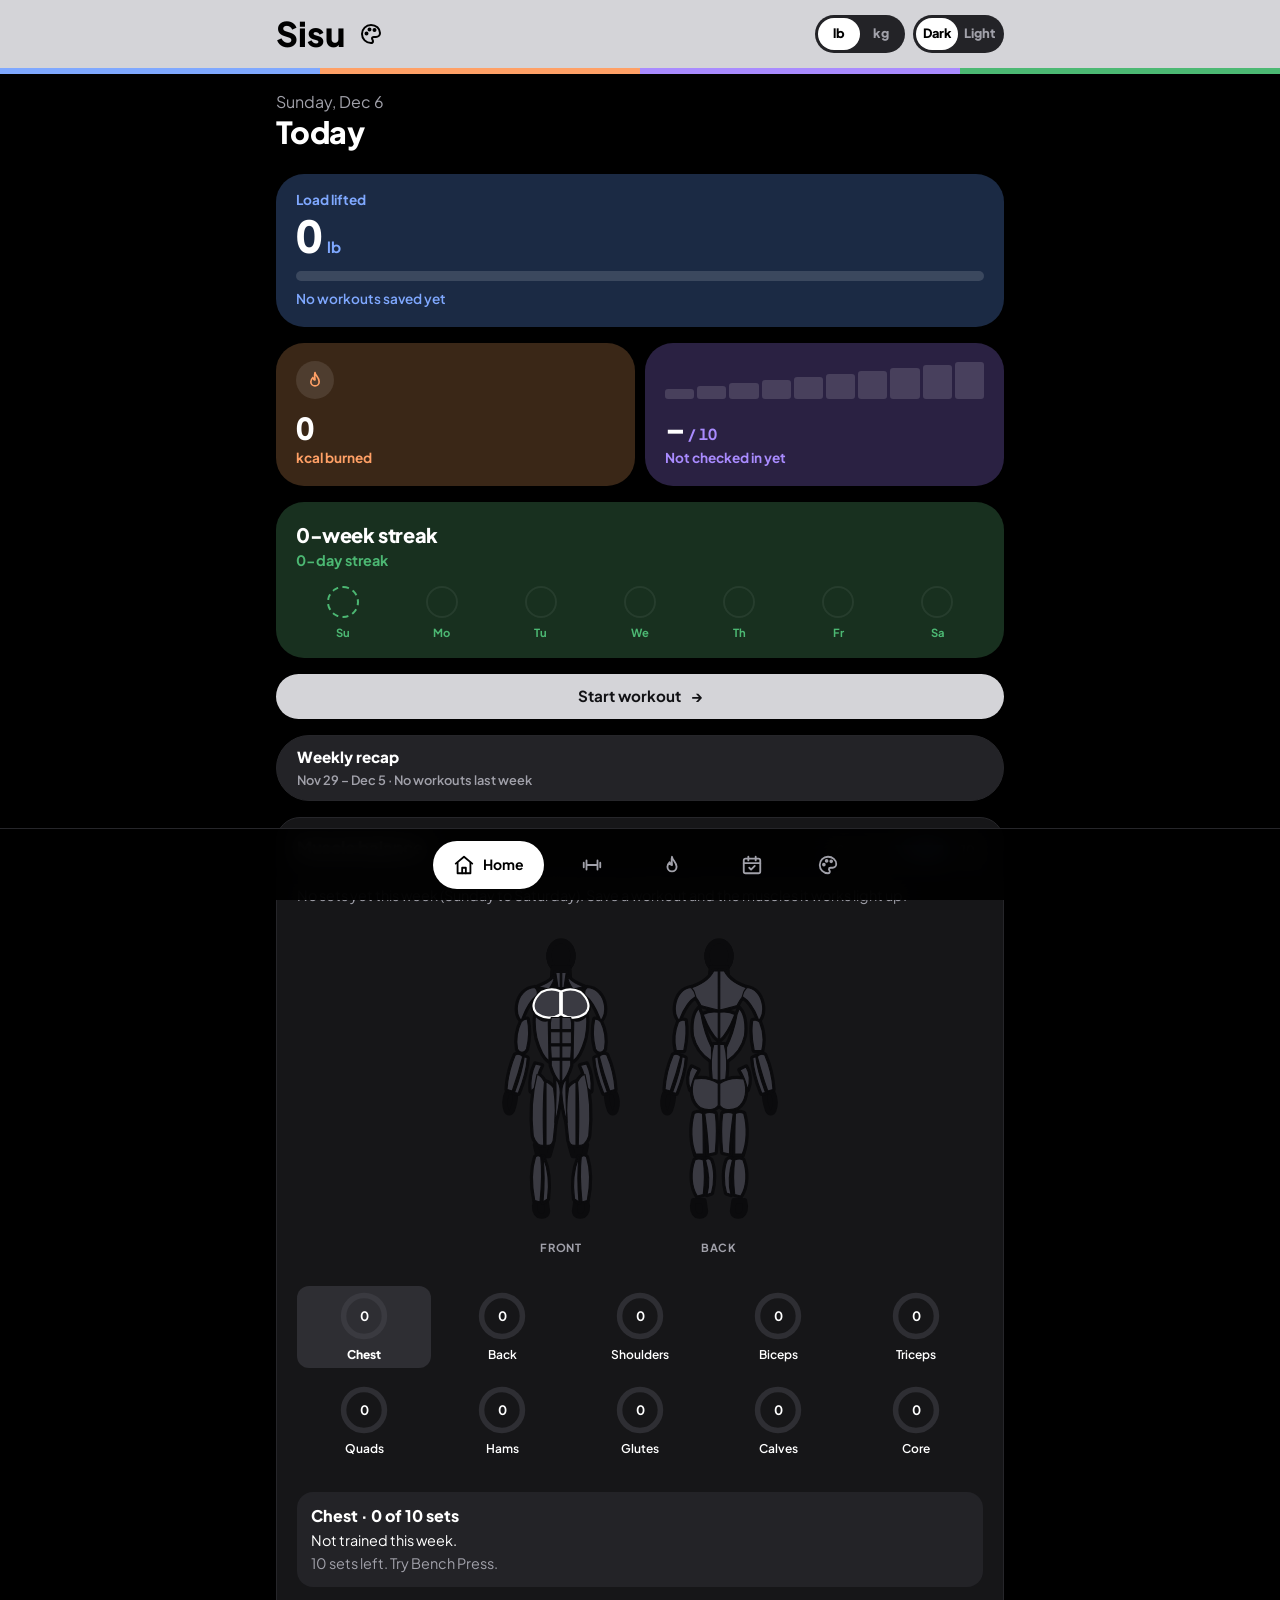
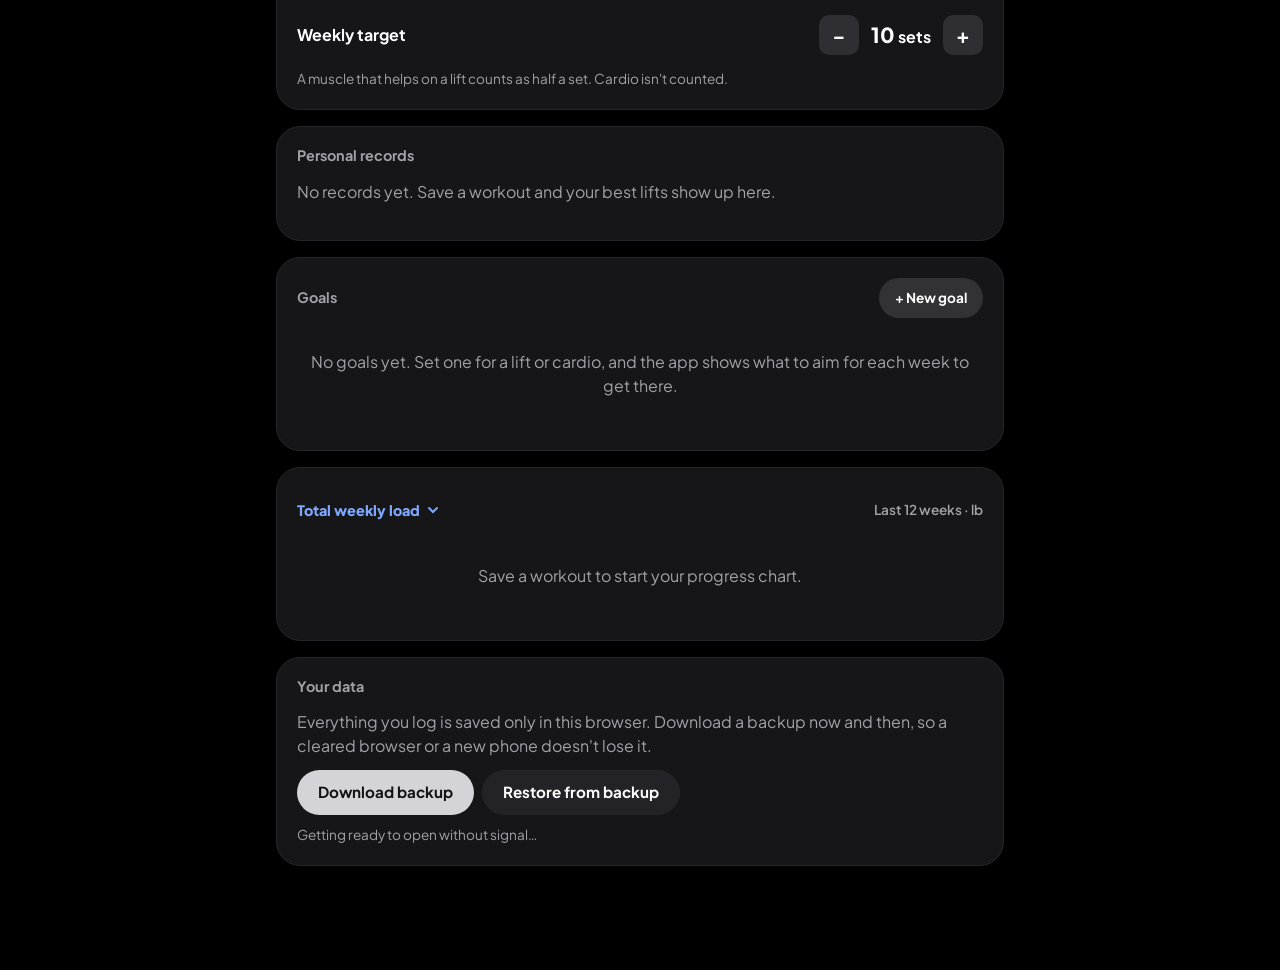
==== commit dc927176: "Publish app from project commit efb67d7" ====
--- a/index.html
+++ b/index.html
@@ -4,14 +4,19 @@
     <meta charset="utf-8" />
     <meta name="viewport" content="width=device-width, initial-scale=1" />
     <title>Sisu</title>
-    <link rel="stylesheet" href="css/styles.css?v=f62eae4" />
-    <script src="js/storage.js?v=f62eae4"></script>
-    <script src="js/theme.js?v=f62eae4"></script>
-    <script src="js/colorMenu.js?v=f62eae4"></script>
-    <script src="js/headerColor.js?v=f62eae4"></script>
-    <script src="js/tileColors.js?v=f62eae4"></script>
-    <script src="js/tabBarColor.js?v=f62eae4"></script>
-    <script src="js/pageWipe.js?v=f62eae4"></script>
+    <link rel="manifest" href="manifest.webmanifest" />
+    <link rel="icon" href="icons/icon-192.png" type="image/png" />
+    <link rel="apple-touch-icon" href="icons/apple-touch-icon.png" />
+    <meta name="apple-mobile-web-app-capable" content="yes" />
+    <meta name="apple-mobile-web-app-title" content="Sisu" />
+    <link rel="stylesheet" href="css/styles.css?v=efb67d7" />
+    <script src="js/storage.js?v=efb67d7"></script>
+    <script src="js/theme.js?v=efb67d7"></script>
+    <script src="js/colorMenu.js?v=efb67d7"></script>
+    <script src="js/headerColor.js?v=efb67d7"></script>
+    <script src="js/tileColors.js?v=efb67d7"></script>
+    <script src="js/tabBarColor.js?v=efb67d7"></script>
+    <script src="js/pageWipe.js?v=efb67d7"></script>
   </head>
   <body>
     <nav class="tab-bar" aria-label="Main">
@@ -119,26 +124,28 @@
           </label>
         </div>
         <p class="note" id="backup-status" aria-live="polite"></p>
+        <p class="note" id="offline-status" aria-live="polite"></p>
       </section>
     </main>
 
-    <script src="js/logic.js?v=f62eae4"></script>
-    <script src="js/ui.js?v=f62eae4"></script>
-    <script src="js/undo.js?v=f62eae4"></script>
-    <script src="js/units.js?v=f62eae4"></script>
-    <script src="js/lineChart.js?v=f62eae4"></script>
-    <script src="js/home.js?v=f62eae4"></script>
-    <script src="js/exerciseDatabase.js?v=f62eae4"></script>
-    <script src="js/exercises.js?v=f62eae4"></script>
-    <script src="js/muscleMap.js?v=f62eae4"></script>
-    <script src="js/muscleBalanceLogic.js?v=f62eae4"></script>
-    <script src="js/muscleBalance.js?v=f62eae4"></script>
-    <script src="js/exerciseGuide.js?v=f62eae4"></script>
-    <script src="js/exerciseHistory.js?v=f62eae4"></script>
-    <script src="js/records.js?v=f62eae4"></script>
-    <script src="js/weeklyRecap.js?v=f62eae4"></script>
-    <script src="js/goalLogic.js?v=f62eae4"></script>
-    <script src="js/goals.js?v=f62eae4"></script>
-    <script src="js/backup.js?v=f62eae4"></script>
+    <script src="js/logic.js?v=efb67d7"></script>
+    <script src="js/ui.js?v=efb67d7"></script>
+    <script src="js/undo.js?v=efb67d7"></script>
+    <script src="js/units.js?v=efb67d7"></script>
+    <script src="js/lineChart.js?v=efb67d7"></script>
+    <script src="js/home.js?v=efb67d7"></script>
+    <script src="js/exerciseDatabase.js?v=efb67d7"></script>
+    <script src="js/exercises.js?v=efb67d7"></script>
+    <script src="js/muscleMap.js?v=efb67d7"></script>
+    <script src="js/muscleBalanceLogic.js?v=efb67d7"></script>
+    <script src="js/muscleBalance.js?v=efb67d7"></script>
+    <script src="js/exerciseGuide.js?v=efb67d7"></script>
+    <script src="js/exerciseHistory.js?v=efb67d7"></script>
+    <script src="js/records.js?v=efb67d7"></script>
+    <script src="js/weeklyRecap.js?v=efb67d7"></script>
+    <script src="js/goalLogic.js?v=efb67d7"></script>
+    <script src="js/goals.js?v=efb67d7"></script>
+    <script src="js/backup.js?v=efb67d7"></script>
+    <script src="js/offline.js?v=efb67d7"></script>
   </body>
 </html>
--- a/css/styles.css
+++ b/css/styles.css
@@ -4677,6 +4677,35 @@
   margin: 0;
 }
 
+.weigh-ins {
+  display: grid;
+  gap: 6px;
+  justify-items: start;
+}
+
+.weigh-ins .list {
+  width: 100%;
+}
+
+.weigh-ins-heading {
+  margin: 0;
+  font-size: 0.95rem;
+  font-weight: 800;
+}
+
+.weigh-in {
+  display: flex;
+  align-items: center;
+  gap: 8px;
+  padding: 4px 0;
+  border-bottom: 1px solid var(--border);
+  font-variant-numeric: tabular-nums;
+}
+
+.weigh-in strong {
+  margin-left: auto;
+}
+
 /* Goals card (Home and Streak) and the New goal sheet */
 
 .goal-list {
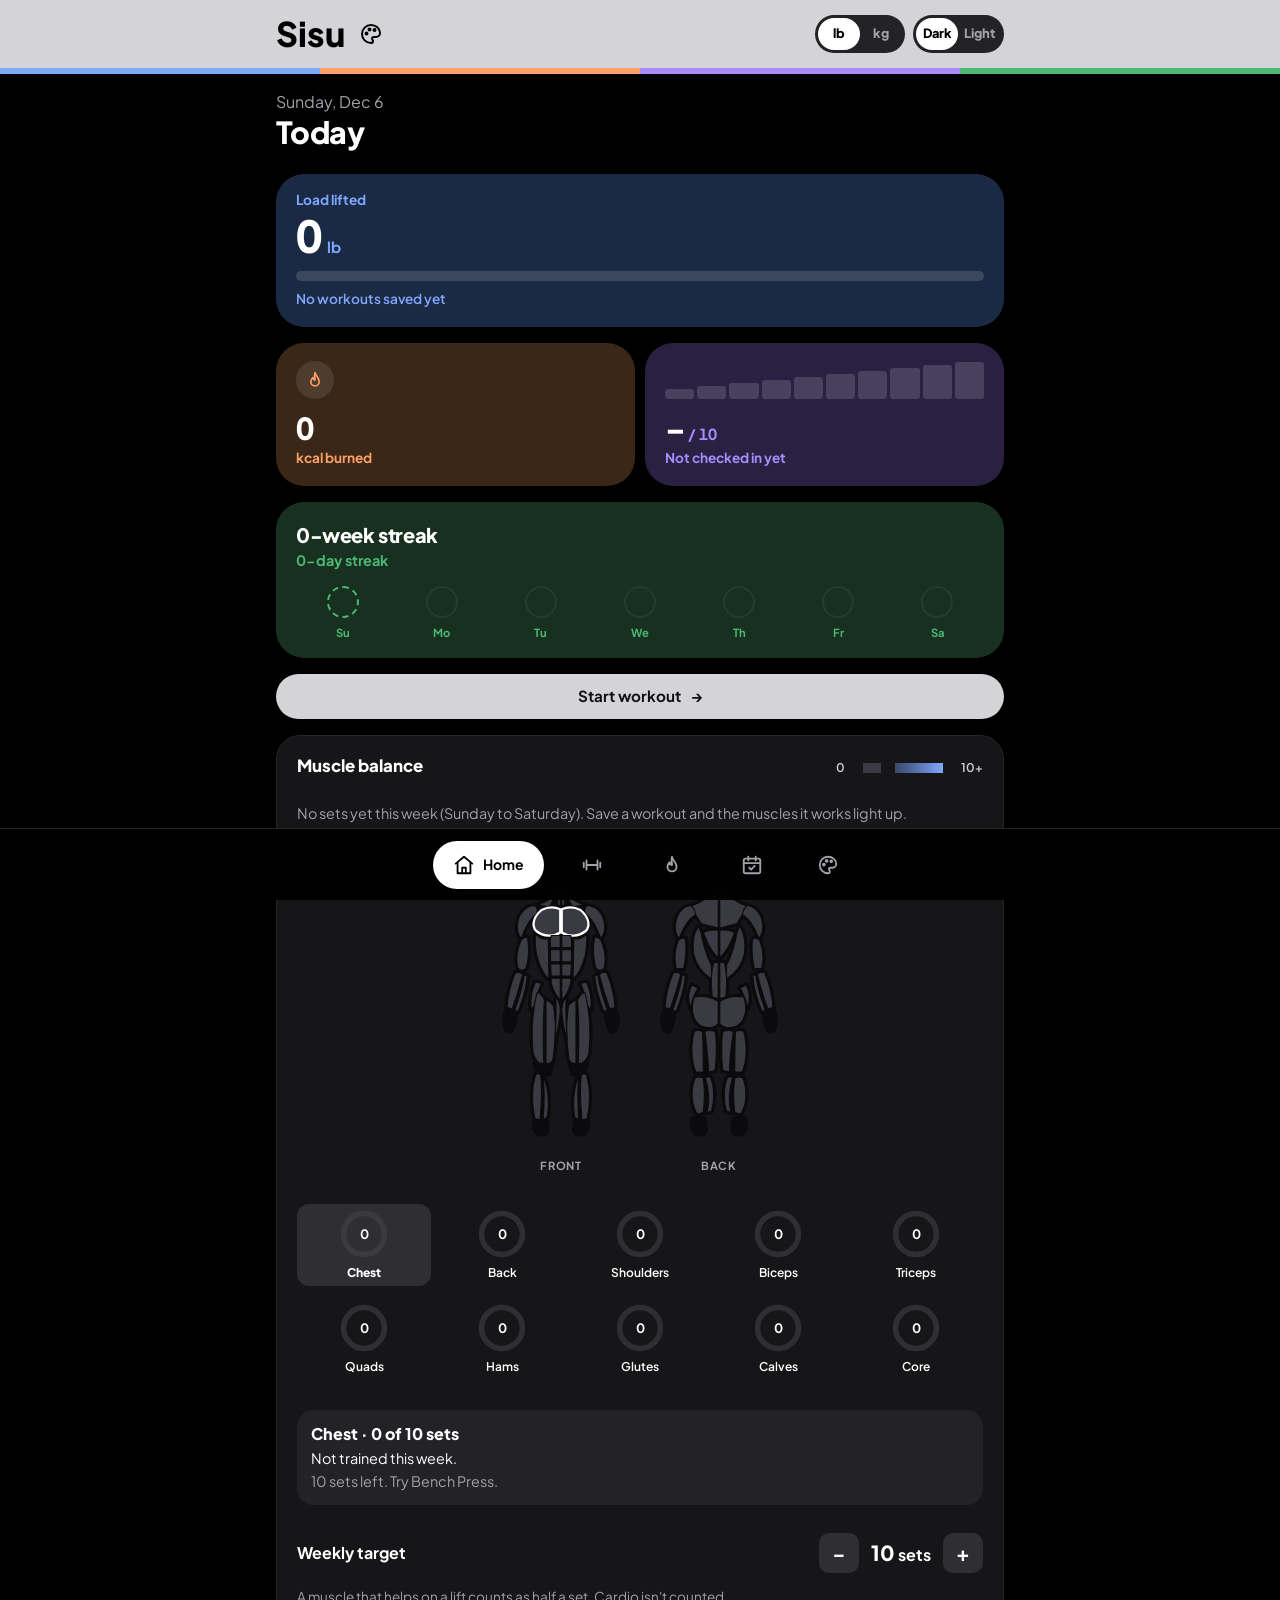
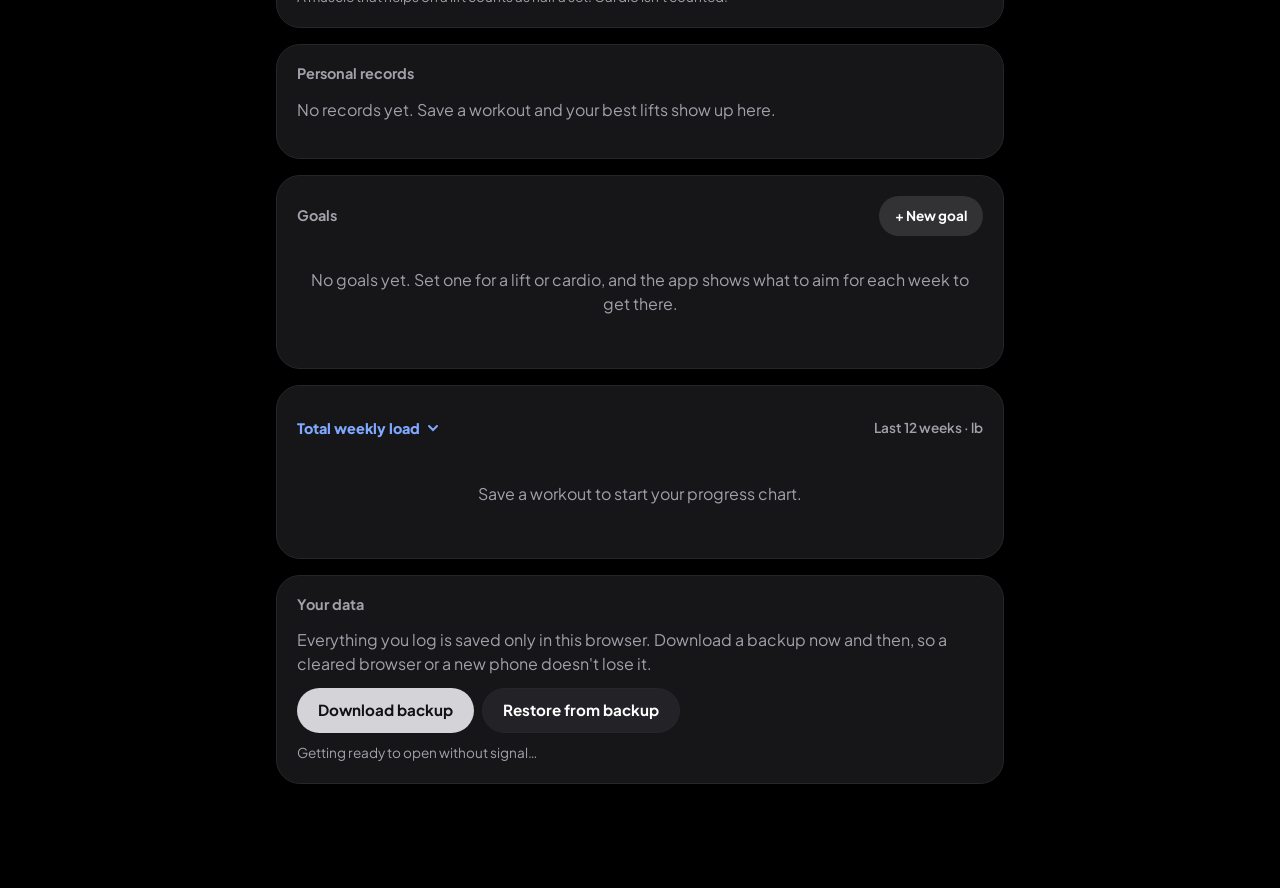
==== commit 0b6debd6: "Publish app from project commit bb3d8eb" ====
--- a/index.html
+++ b/index.html
@@ -9,14 +9,14 @@
     <link rel="apple-touch-icon" href="icons/apple-touch-icon.png" />
     <meta name="apple-mobile-web-app-capable" content="yes" />
     <meta name="apple-mobile-web-app-title" content="Sisu" />
-    <link rel="stylesheet" href="css/styles.css?v=efb67d7" />
-    <script src="js/storage.js?v=efb67d7"></script>
-    <script src="js/theme.js?v=efb67d7"></script>
-    <script src="js/colorMenu.js?v=efb67d7"></script>
-    <script src="js/headerColor.js?v=efb67d7"></script>
-    <script src="js/tileColors.js?v=efb67d7"></script>
-    <script src="js/tabBarColor.js?v=efb67d7"></script>
-    <script src="js/pageWipe.js?v=efb67d7"></script>
+    <link rel="stylesheet" href="css/styles.css?v=bb3d8eb" />
+    <script src="js/storage.js?v=bb3d8eb"></script>
+    <script src="js/theme.js?v=bb3d8eb"></script>
+    <script src="js/colorMenu.js?v=bb3d8eb"></script>
+    <script src="js/headerColor.js?v=bb3d8eb"></script>
+    <script src="js/tileColors.js?v=bb3d8eb"></script>
+    <script src="js/tabBarColor.js?v=bb3d8eb"></script>
+    <script src="js/pageWipe.js?v=bb3d8eb"></script>
   </head>
   <body>
     <nav class="tab-bar" aria-label="Main">
@@ -128,24 +128,24 @@
       </section>
     </main>
 
-    <script src="js/logic.js?v=efb67d7"></script>
-    <script src="js/ui.js?v=efb67d7"></script>
-    <script src="js/undo.js?v=efb67d7"></script>
-    <script src="js/units.js?v=efb67d7"></script>
-    <script src="js/lineChart.js?v=efb67d7"></script>
-    <script src="js/home.js?v=efb67d7"></script>
-    <script src="js/exerciseDatabase.js?v=efb67d7"></script>
-    <script src="js/exercises.js?v=efb67d7"></script>
-    <script src="js/muscleMap.js?v=efb67d7"></script>
-    <script src="js/muscleBalanceLogic.js?v=efb67d7"></script>
-    <script src="js/muscleBalance.js?v=efb67d7"></script>
-    <script src="js/exerciseGuide.js?v=efb67d7"></script>
-    <script src="js/exerciseHistory.js?v=efb67d7"></script>
-    <script src="js/records.js?v=efb67d7"></script>
-    <script src="js/weeklyRecap.js?v=efb67d7"></script>
-    <script src="js/goalLogic.js?v=efb67d7"></script>
-    <script src="js/goals.js?v=efb67d7"></script>
-    <script src="js/backup.js?v=efb67d7"></script>
-    <script src="js/offline.js?v=efb67d7"></script>
+    <script src="js/logic.js?v=bb3d8eb"></script>
+    <script src="js/ui.js?v=bb3d8eb"></script>
+    <script src="js/undo.js?v=bb3d8eb"></script>
+    <script src="js/units.js?v=bb3d8eb"></script>
+    <script src="js/lineChart.js?v=bb3d8eb"></script>
+    <script src="js/home.js?v=bb3d8eb"></script>
+    <script src="js/exerciseDatabase.js?v=bb3d8eb"></script>
+    <script src="js/exercises.js?v=bb3d8eb"></script>
+    <script src="js/muscleMap.js?v=bb3d8eb"></script>
+    <script src="js/muscleBalanceLogic.js?v=bb3d8eb"></script>
+    <script src="js/muscleBalance.js?v=bb3d8eb"></script>
+    <script src="js/exerciseGuide.js?v=bb3d8eb"></script>
+    <script src="js/exerciseHistory.js?v=bb3d8eb"></script>
+    <script src="js/records.js?v=bb3d8eb"></script>
+    <script src="js/weeklyRecap.js?v=bb3d8eb"></script>
+    <script src="js/goalLogic.js?v=bb3d8eb"></script>
+    <script src="js/goals.js?v=bb3d8eb"></script>
+    <script src="js/backup.js?v=bb3d8eb"></script>
+    <script src="js/offline.js?v=bb3d8eb"></script>
   </body>
 </html>
--- a/css/styles.css
+++ b/css/styles.css
@@ -170,6 +170,10 @@
   line-height: 1.5;
   padding-bottom: calc(var(--tab-bar-height) + 24px);
   -webkit-font-smoothing: antialiased;
+  /* A long word (a name typed with no spaces) breaks onto the next line
+     instead of running past the edge. "break-word" only breaks a word that
+     can't fit, so short labels like "Search" are never split. */
+  overflow-wrap: break-word;
 }
 
 a {
@@ -482,6 +486,31 @@
   font-size: 0.875rem;
 }
 
+/* The smallest phones (320 px wide): the icons and the pill tighten up so the
+   page name stays inside its pill. */
+@media (max-width: 359px) {
+  .tab-bar {
+    padding-left: 8px;
+    padding-right: 8px;
+  }
+
+  .tab-bar a {
+    min-width: 36px;
+  }
+
+  .tab-bar a[aria-current="page"] {
+    gap: 6px;
+    padding: 0 12px;
+    font-size: 0.8rem;
+  }
+
+  .tab-bar-color-toggle {
+    width: 36px;
+    height: 36px;
+    padding: 8px;
+  }
+}
+
 @media (min-width: 720px) {
   body {
     padding-bottom: calc(var(--tab-bar-height) + 32px);
@@ -537,6 +566,12 @@
   padding: 0 16px;
   display: grid;
   gap: 16px;
+}
+
+/* Grid items default to the width of their longest unbreakable content, so a
+   one-line check-in note could stretch the whole page. Let them shrink. */
+main > * {
+  min-width: 0;
 }
 
 .page-intro p {
@@ -954,6 +989,13 @@
   font-weight: 700;
 }
 
+/* Names in lists (saved workouts, foods, routines) are typed by you, so one
+   long word may break anywhere rather than stretch the list past the screen. */
+.row-title,
+.row-meta {
+  overflow-wrap: anywhere;
+}
+
 .row-meta {
   display: block;
   font-size: 0.85rem;
@@ -980,6 +1022,9 @@
 
 .field {
   display: grid;
+  /* One column that may shrink, so a long choice in a menu (like
+     "1 banana (126 g)") trails off with "…" instead of poking out of a sheet. */
+  grid-template-columns: minmax(0, 1fr);
   gap: 6px;
   font-size: 0.7rem;
   font-weight: 700;
@@ -1346,6 +1391,38 @@
   padding: 8px 2px;
 }
 
+/* The smallest phones (320 px wide): the cards around a set give up their
+   side padding and the small columns shrink, so the weight and reps boxes keep
+   room for numbers like 142.5 and 10. The buttons keep their full size. */
+@media (max-width: 359px) {
+  .workout-layout > .card {
+    padding-left: 8px;
+    padding-right: 8px;
+  }
+
+  .exercise-card {
+    padding-left: 4px;
+    padding-right: 4px;
+  }
+
+  .set-row {
+    grid-template-columns: 22px 28px minmax(0, 1.25fr) minmax(0, 1fr) 28px 24px 46px;
+    gap: 2px;
+    padding-left: 0;
+    padding-right: 0;
+  }
+
+  .set-row:not(.set-labels) .set-number {
+    width: 22px;
+  }
+
+  .set-row input {
+    padding-left: 0;
+    padding-right: 0;
+    font-size: 0.9rem;
+  }
+}
+
 /* Last time's RPE, after its reps. */
 .set-previous-rpe {
   font-weight: 700;
@@ -2155,6 +2232,11 @@
   gap: 10px;
 }
 
+/* Amount needs a few digits; the unit ("1 banana (126 g)") needs the room. */
+.food-detail .field-row {
+  grid-template-columns: minmax(0, 2fr) minmax(0, 3fr);
+}
+
 .food-detail p {
   margin: 0;
 }
@@ -2639,6 +2721,72 @@
 .calendar-day.rpe-none {
   background: var(--rpe-none);
   color: var(--text);
+}
+
+/* Rest days: a moon with a dashed blue outline. Blue is lighter in dark mode. */
+:root {
+  --rest: #8fb3ff;
+}
+
+:root[data-theme="light"] {
+  --rest: #2f66d6;
+}
+
+.calendar-day.rest {
+  background: none;
+  border: 2px dashed var(--rest);
+  color: var(--rest);
+}
+
+/* More specific than ".legend span::before", so it replaces the filled swatch. */
+.legend .legend-rest::before {
+  box-sizing: border-box;
+  border: 1.5px dashed var(--rest);
+  background: none;
+}
+
+/* The week dots sit on the deep green tile in both themes, so they keep the light blue. */
+.week-dot.rest {
+  border: 2px dashed #8fb3ff;
+  background: url("data:image/svg+xml,<svg xmlns='http://www.w3.org/2000/svg' viewBox='0 0 24 24' fill='none' stroke='%238fb3ff' stroke-width='2.4' stroke-linecap='round' stroke-linejoin='round'><path d='M20 14.5A8 8 0 0 1 9.5 4a8 8 0 1 0 10.5 10.5Z'/></svg>") center / 14px no-repeat;
+}
+
+.rest-button {
+  display: inline-flex;
+  align-items: center;
+  gap: 6px;
+}
+
+.rest-button svg,
+.rest-badge svg {
+  width: 18px;
+  height: 18px;
+}
+
+/* The rest note wraps instead of trailing off, and the row never widens the tile. */
+.checkin-rest {
+  min-width: 0;
+}
+
+.checkin-rest .checkin-done-note {
+  white-space: normal;
+}
+
+.rest-badge {
+  display: flex;
+  flex-shrink: 0;
+  align-items: center;
+  justify-content: center;
+  width: 48px;
+  height: 48px;
+  border-radius: 12px;
+  border: 2px dashed #8fb3ff;
+  color: #8fb3ff;
+}
+
+.rest-badge svg {
+  width: 22px;
+  height: 22px;
 }
 
 /* Today's check-in: the form until you check in, then a summary with Edit. */
@@ -4917,9 +5065,50 @@
   font-weight: 600;
 }
 
-.goal-delete {
-  justify-self: start;
+.goal-actions {
+  display: flex;
+  flex-wrap: wrap;
+  justify-content: space-between;
+  gap: 8px;
+}
+
+.goal-actions .link-button {
   padding-left: 0;
+  padding-right: 0;
+}
+
+.goal-actions .goal-edit-button {
+  color: var(--text);
+  font-weight: 600;
+}
+
+.goal-details .field-hint {
+  font-size: 0.8rem;
+  color: var(--text-muted);
+}
+
+.goal-details .field-error:empty {
+  display: none;
+}
+
+.goal-new-date {
+  padding: 0 14px 14px;
+}
+
+.goal-edit {
+  display: grid;
+  gap: 8px;
+}
+
+/* Fields and chips sit on the goal's muted card, so they need the raised color to show. */
+.goal-details input,
+.goal-edit .chip:not([aria-pressed="true"]) {
+  background: var(--surface-raised);
+}
+
+.goal-edit h3 {
+  margin: 0;
+  font-size: 1rem;
 }
 
 .goal-sheet .sheet-header span {
